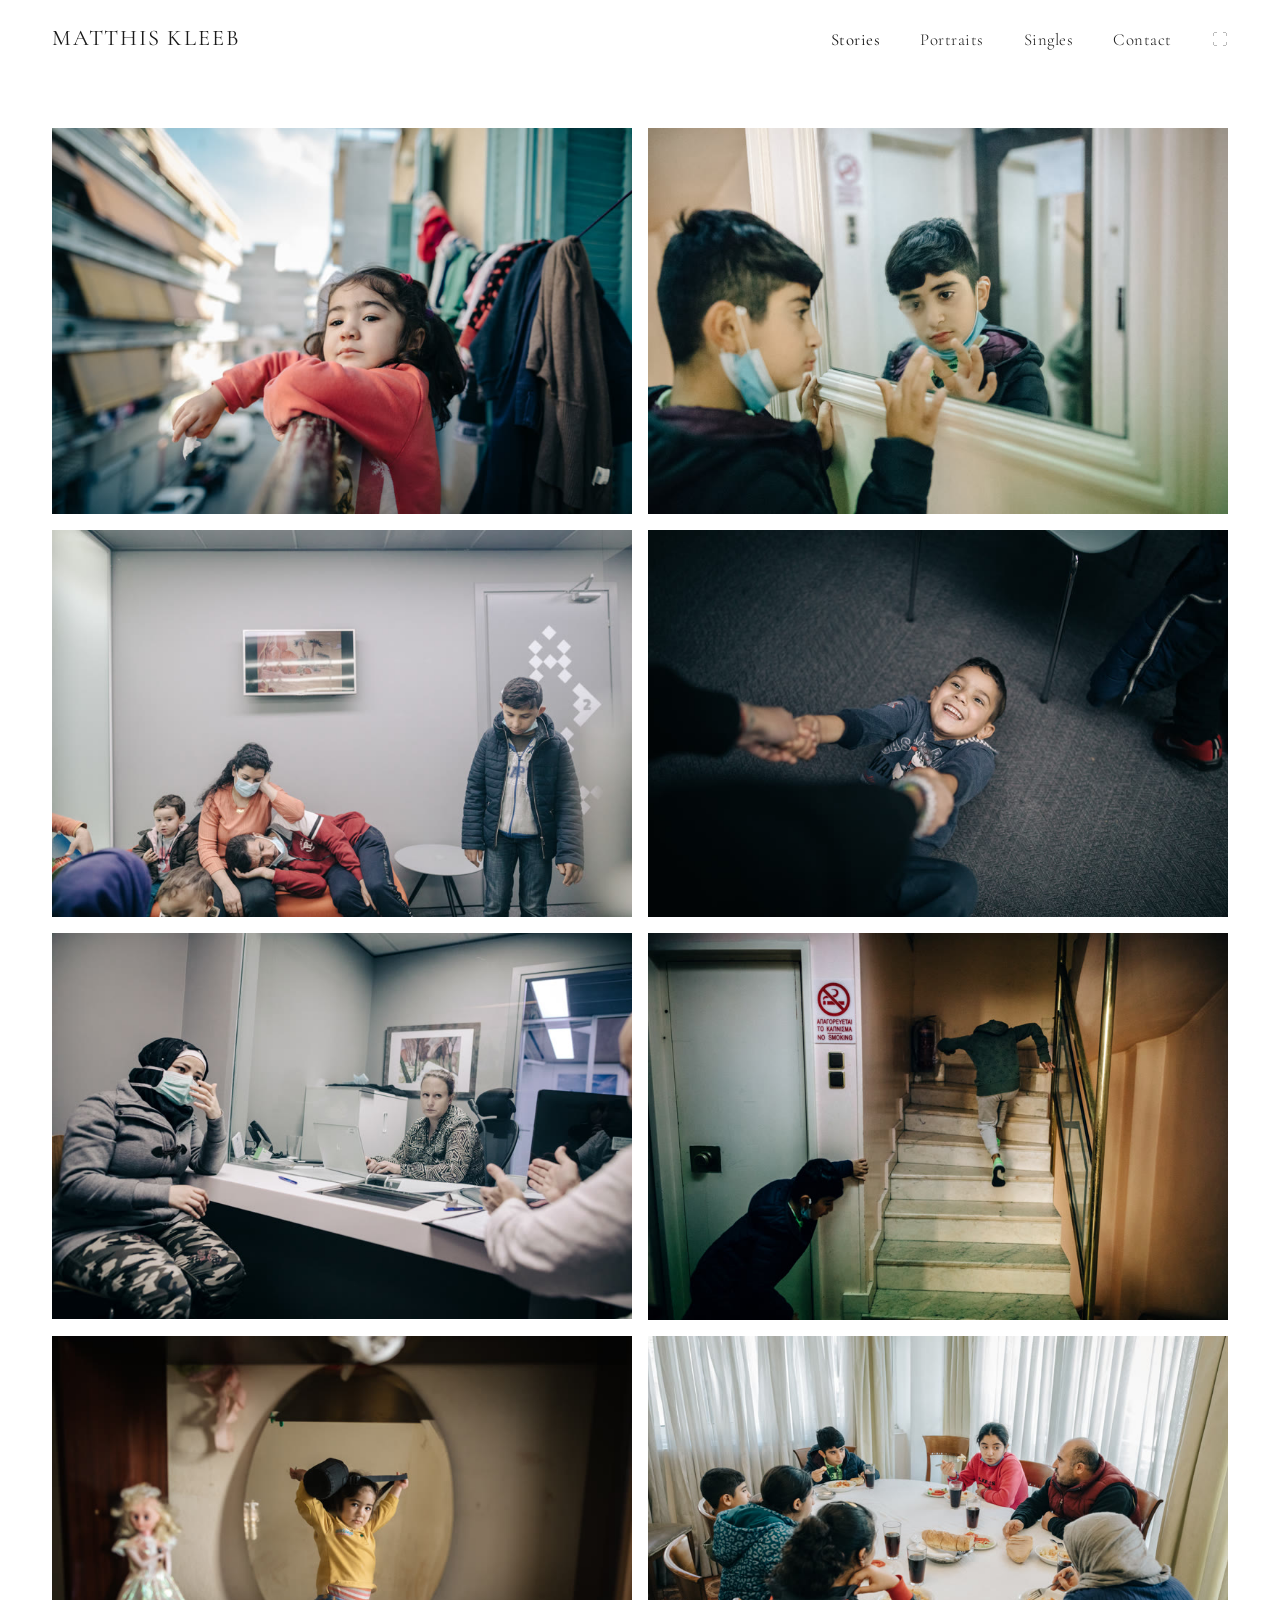
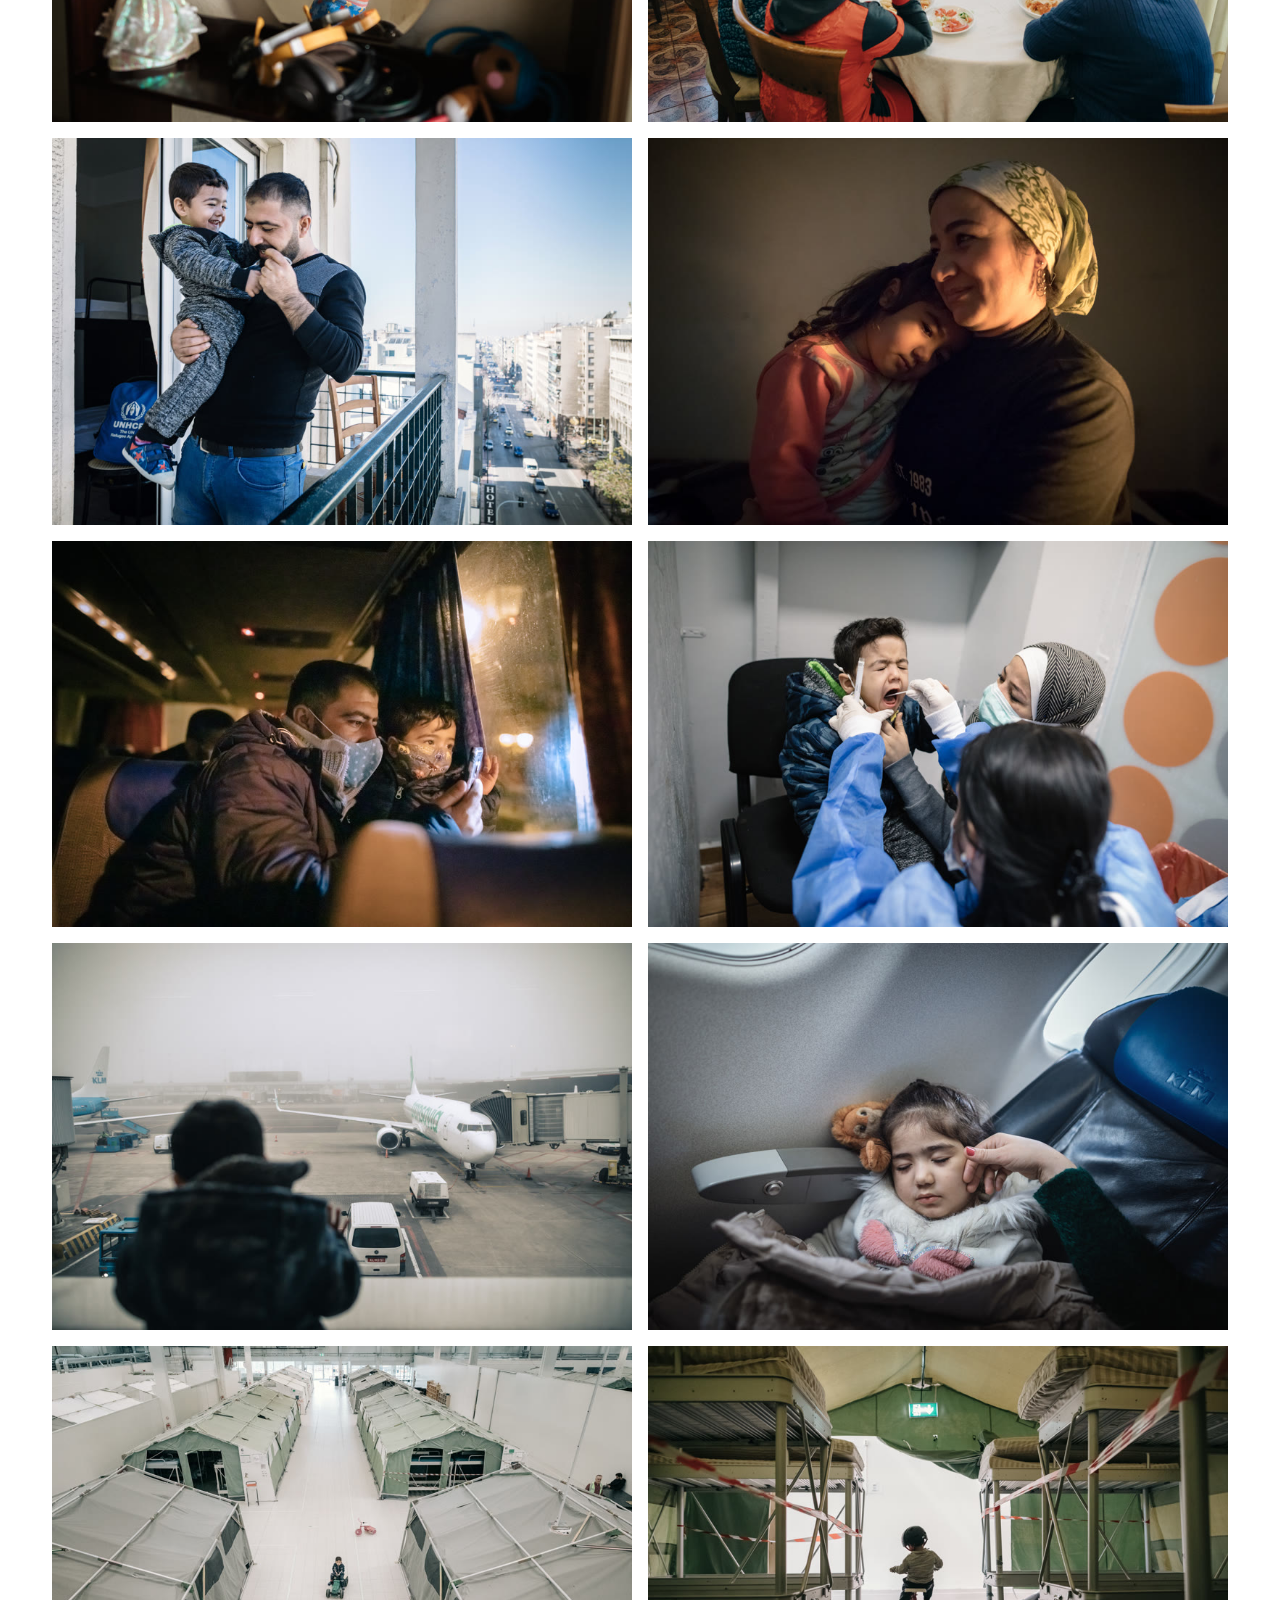
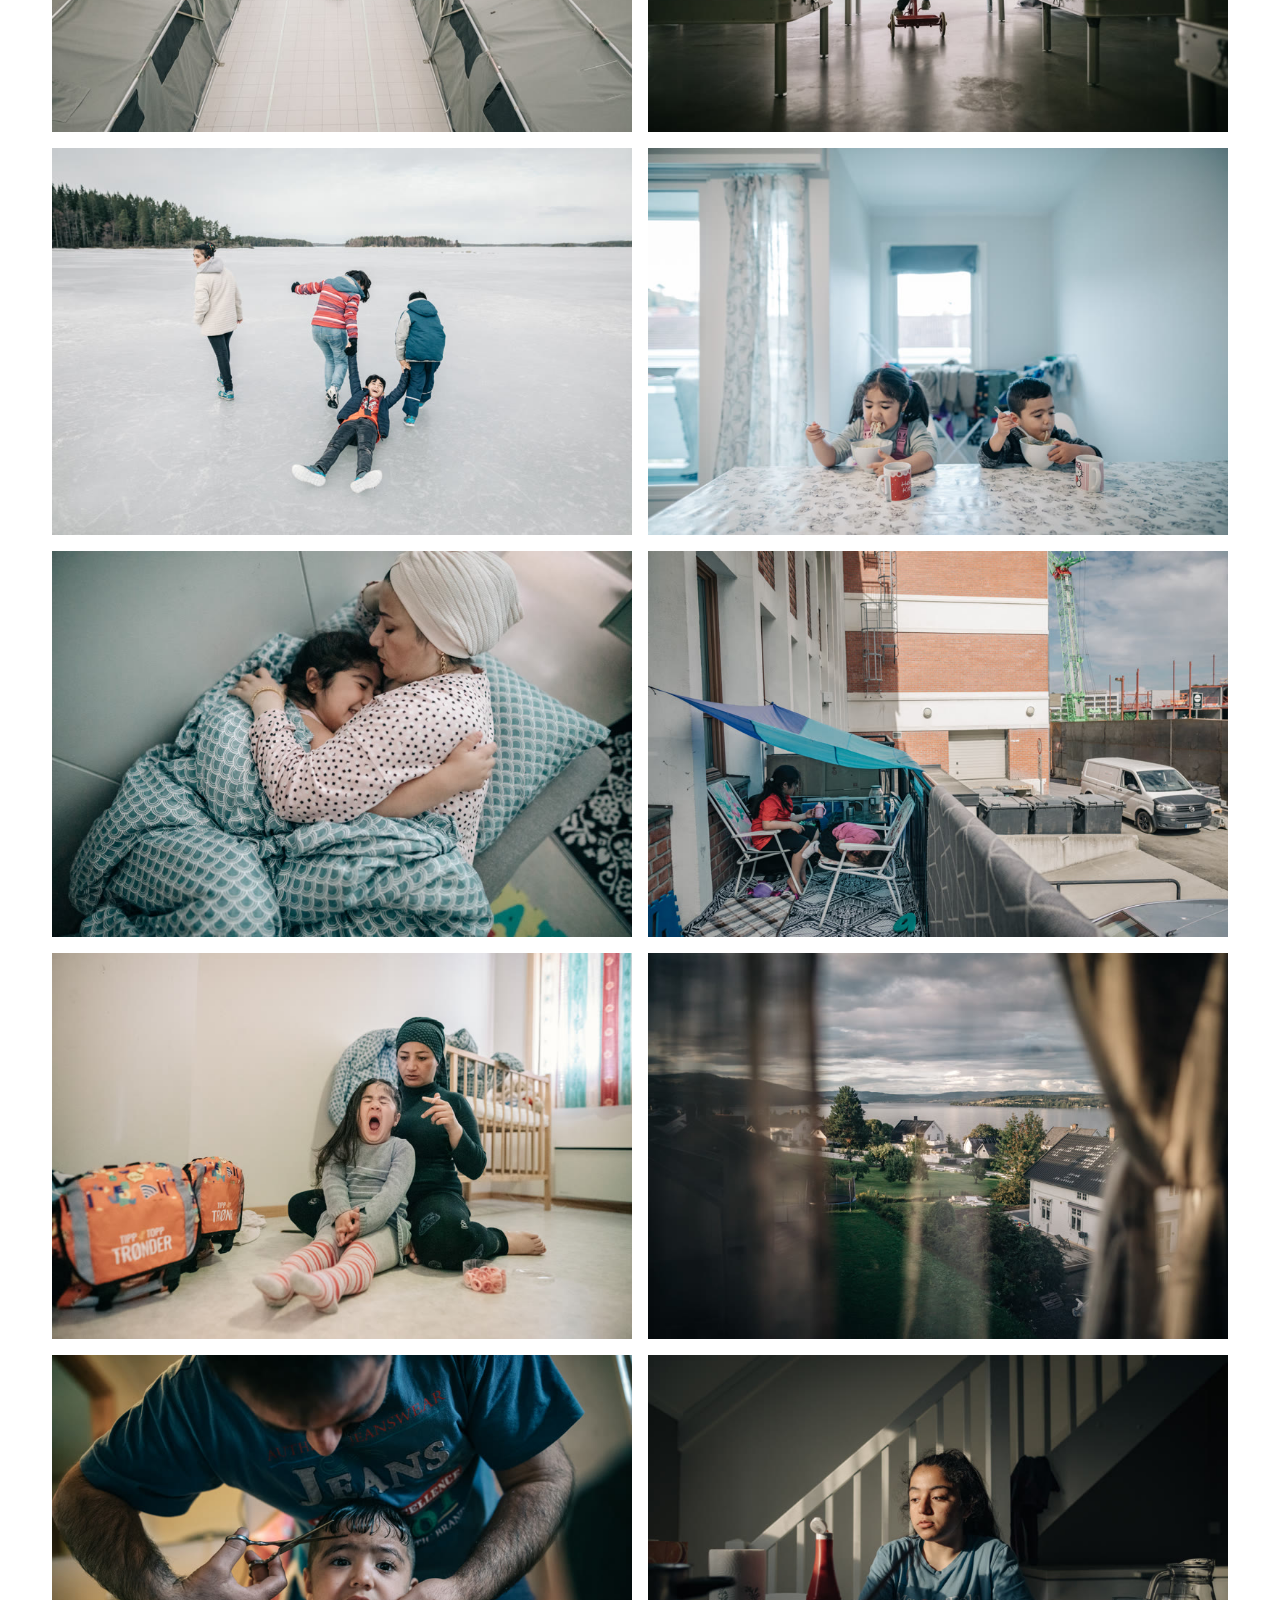
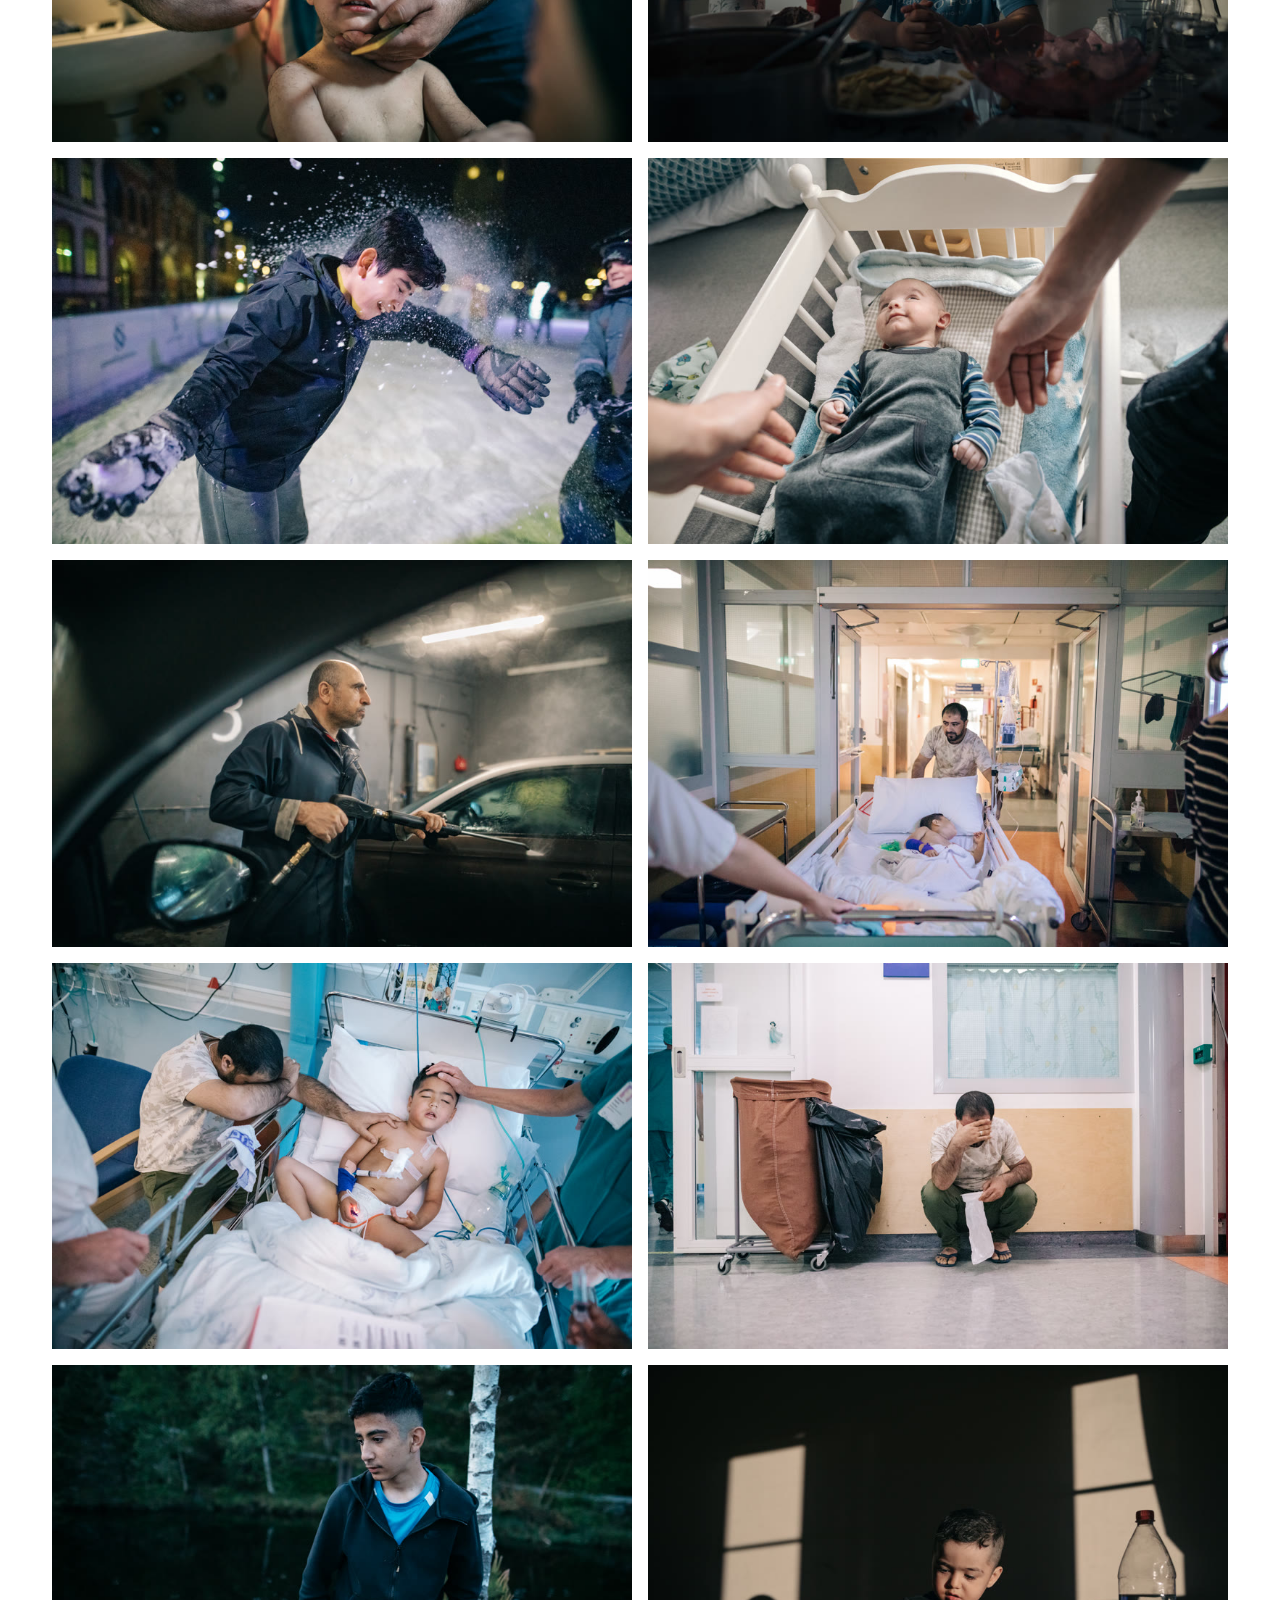
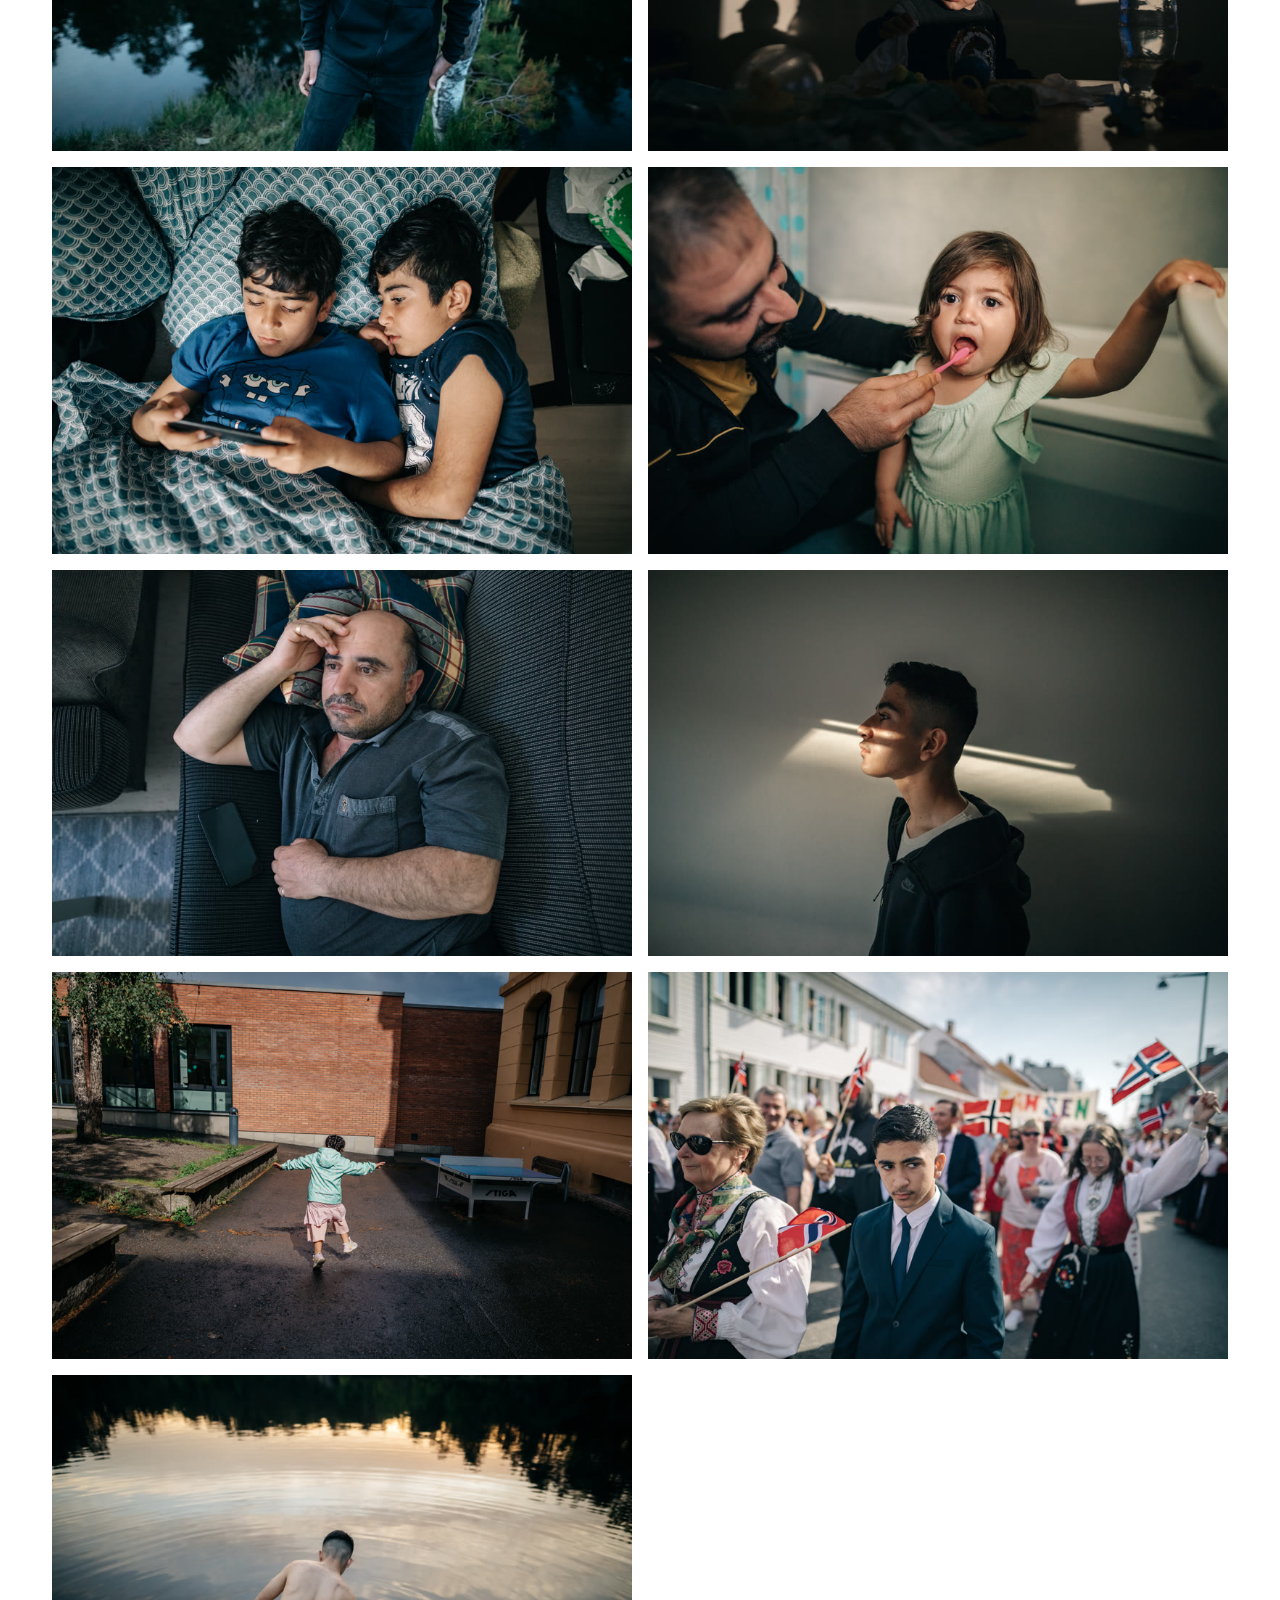
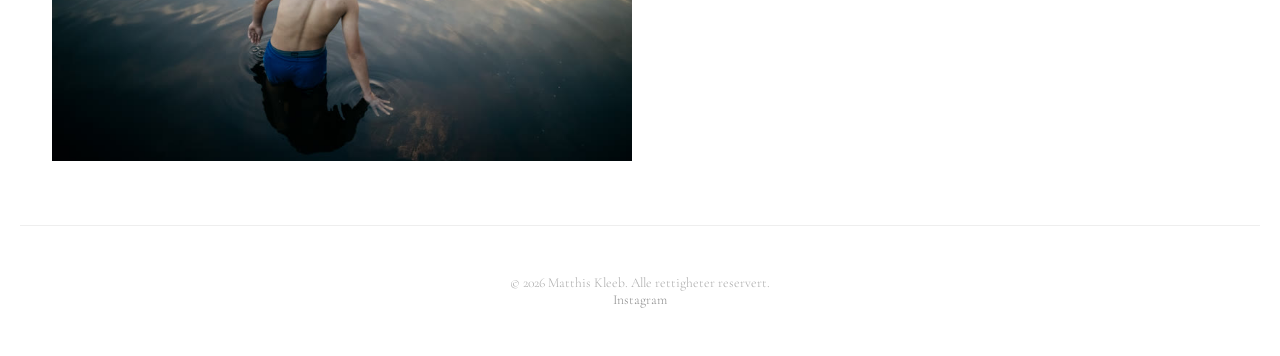
==== 50-draper.html @ 1b055f7f "Clean up scripts, fullscreen lightbox on gallery pages Clicking an image or ⛶ on story pages enters " ====
<!DOCTYPE html>
<html lang="no">
<head>
    <meta charset="UTF-8">
    <meta name="viewport" content="width=device-width, initial-scale=1.0">
    <title>50 dråper i havet — Matthis Kleeb</title>
    <link rel="preconnect" href="https://fonts.googleapis.com">
    <link href="https://fonts.googleapis.com/css2?family=Cormorant+Garamond:wght@300;400;500&display=swap" rel="stylesheet">
    <link rel="stylesheet" href="style.css">
</head>
<body>

<header>
    <nav>
        <a href="index.html" class="logo">Matthis Kleeb</a>
        <button class="hamburger" onclick="toggleMenu()">
            <span></span><span></span><span></span>
        </button>
        <div class="nav-right">
        <ul class="nav-links" id="navLinks">
            <li><a href="portfolio.html" class="active">Stories</a></li>
            <li><a href="portraits.html">Portraits</a></li>
            <li><a href="singles.html">Singles</a></li>
            <li><a href="kontakt.html">Contact</a></li>
        </ul>
        <button class="fullscreen-btn" onclick="openLightbox(0)" title="Fullskjerm">⛶</button>
        </div>
    </nav>
</header>

<main>
    <div class="gallery">
        <div class="gallery-item" onclick="openLightbox(0)"><img src="bilder/50 dråper i havet/web/01.jpg" alt="50 dråper i havet 1"></div>
        <div class="gallery-item" onclick="openLightbox(1)"><img src="bilder/50 dråper i havet/web/02.jpg" alt="50 dråper i havet 2"></div>
        <div class="gallery-item" onclick="openLightbox(2)"><img src="bilder/50 dråper i havet/web/03.jpg" alt="50 dråper i havet 3"></div>
        <div class="gallery-item" onclick="openLightbox(3)"><img src="bilder/50 dråper i havet/web/04.jpg" alt="50 dråper i havet 4"></div>
        <div class="gallery-item" onclick="openLightbox(4)"><img src="bilder/50 dråper i havet/web/05.jpg" alt="50 dråper i havet 5"></div>
        <div class="gallery-item" onclick="openLightbox(5)"><img src="bilder/50 dråper i havet/web/06.jpg" alt="50 dråper i havet 6"></div>
        <div class="gallery-item" onclick="openLightbox(6)"><img src="bilder/50 dråper i havet/web/07.jpg" alt="50 dråper i havet 7"></div>
        <div class="gallery-item" onclick="openLightbox(7)"><img src="bilder/50 dråper i havet/web/08.jpg" alt="50 dråper i havet 8"></div>
        <div class="gallery-item" onclick="openLightbox(8)"><img src="bilder/50 dråper i havet/web/09.jpg" alt="50 dråper i havet 9"></div>
        <div class="gallery-item" onclick="openLightbox(9)"><img src="bilder/50 dråper i havet/web/10.jpg" alt="50 dråper i havet 10"></div>
        <div class="gallery-item" onclick="openLightbox(10)"><img src="bilder/50 dråper i havet/web/11.jpg" alt="50 dråper i havet 11"></div>
        <div class="gallery-item" onclick="openLightbox(11)"><img src="bilder/50 dråper i havet/web/12.jpg" alt="50 dråper i havet 12"></div>
        <div class="gallery-item" onclick="openLightbox(12)"><img src="bilder/50 dråper i havet/web/13.jpg" alt="50 dråper i havet 13"></div>
        <div class="gallery-item" onclick="openLightbox(13)"><img src="bilder/50 dråper i havet/web/14.jpg" alt="50 dråper i havet 14"></div>
        <div class="gallery-item" onclick="openLightbox(14)"><img src="bilder/50 dråper i havet/web/15.jpg" alt="50 dråper i havet 15"></div>
        <div class="gallery-item" onclick="openLightbox(15)"><img src="bilder/50 dråper i havet/web/16.jpg" alt="50 dråper i havet 16"></div>
        <div class="gallery-item" onclick="openLightbox(16)"><img src="bilder/50 dråper i havet/web/17.jpg" alt="50 dråper i havet 17"></div>
        <div class="gallery-item" onclick="openLightbox(17)"><img src="bilder/50 dråper i havet/web/18.jpg" alt="50 dråper i havet 18"></div>
        <div class="gallery-item" onclick="openLightbox(18)"><img src="bilder/50 dråper i havet/web/19.jpg" alt="50 dråper i havet 19"></div>
        <div class="gallery-item" onclick="openLightbox(19)"><img src="bilder/50 dråper i havet/web/20.jpg" alt="50 dråper i havet 20"></div>
        <div class="gallery-item" onclick="openLightbox(20)"><img src="bilder/50 dråper i havet/web/21.jpg" alt="50 dråper i havet 21"></div>
        <div class="gallery-item" onclick="openLightbox(21)"><img src="bilder/50 dråper i havet/web/22.jpg" alt="50 dråper i havet 22"></div>
        <div class="gallery-item" onclick="openLightbox(22)"><img src="bilder/50 dråper i havet/web/23.jpg" alt="50 dråper i havet 23"></div>
        <div class="gallery-item" onclick="openLightbox(23)"><img src="bilder/50 dråper i havet/web/24.jpg" alt="50 dråper i havet 24"></div>
        <div class="gallery-item" onclick="openLightbox(24)"><img src="bilder/50 dråper i havet/web/25.jpg" alt="50 dråper i havet 25"></div>
        <div class="gallery-item" onclick="openLightbox(25)"><img src="bilder/50 dråper i havet/web/26.jpg" alt="50 dråper i havet 26"></div>
        <div class="gallery-item" onclick="openLightbox(26)"><img src="bilder/50 dråper i havet/web/27.jpg" alt="50 dråper i havet 27"></div>
        <div class="gallery-item" onclick="openLightbox(27)"><img src="bilder/50 dråper i havet/web/28.jpg" alt="50 dråper i havet 28"></div>
        <div class="gallery-item" onclick="openLightbox(28)"><img src="bilder/50 dråper i havet/web/29.jpg" alt="50 dråper i havet 29"></div>
        <div class="gallery-item" onclick="openLightbox(29)"><img src="bilder/50 dråper i havet/web/30.jpg" alt="50 dråper i havet 30"></div>
        <div class="gallery-item" onclick="openLightbox(30)"><img src="bilder/50 dråper i havet/web/31.jpg" alt="50 dråper i havet 31"></div>
        <div class="gallery-item" onclick="openLightbox(31)"><img src="bilder/50 dråper i havet/web/32.jpg" alt="50 dråper i havet 32"></div>
        <div class="gallery-item" onclick="openLightbox(32)"><img src="bilder/50 dråper i havet/web/33.jpg" alt="50 dråper i havet 33"></div>
        <div class="gallery-item" onclick="openLightbox(33)"><img src="bilder/50 dråper i havet/web/34.jpg" alt="50 dråper i havet 34"></div>
        <div class="gallery-item" onclick="openLightbox(34)"><img src="bilder/50 dråper i havet/web/35.jpg" alt="50 dråper i havet 35"></div>
        <div class="gallery-item" onclick="openLightbox(35)"><img src="bilder/50 dråper i havet/web/36.jpg" alt="50 dråper i havet 36"></div>
        <div class="gallery-item" onclick="openLightbox(36)"><img src="bilder/50 dråper i havet/web/37.jpg" alt="50 dråper i havet 37"></div>
        <div class="gallery-item" onclick="openLightbox(37)"><img src="bilder/50 dråper i havet/web/38.jpg" alt="50 dråper i havet 38"></div>
        <div class="gallery-item" onclick="openLightbox(38)"><img src="bilder/50 dråper i havet/web/39.jpg" alt="50 dråper i havet 39"></div>    </div>
</main>

<footer>
    <p>&copy; 2026 Matthis Kleeb. Alle rettigheter reservert.</p>
    <p><a href="https://instagram.com">Instagram</a></p>
</footer>

<div class="lightbox" id="lightbox" onclick="closeLightbox(event)">
    <button class="lightbox-close" onclick="closeLightbox(event)">&times;</button>
    <button class="lightbox-nav lightbox-prev" onclick="navigate(event, -1)">&#8249;</button>
    <img id="lightboxImg" src="" alt="">
    <button class="lightbox-nav lightbox-next" onclick="navigate(event, 1)">&#8250;</button>
    <div class="lightbox-counter" id="lightboxCounter"></div>
</div>

<script src="gallery.js"></script>
<script src="shared.js"></script>

</body>
</html>
---- style.css ----
*, *::before, *::after {
    margin: 0;
    padding: 0;
    box-sizing: border-box;
}

body {
    font-family: 'Cormorant Garamond', Georgia, serif;
    font-weight: 300;
    background: #fff;
    color: #1a1a1a;
    -webkit-font-smoothing: antialiased;
}

/* --- NAV --- */
header {
    position: fixed;
    top: 0;
    left: 0;
    right: 0;
    z-index: 100;
    background: rgba(255, 255, 255, 0.95);
    backdrop-filter: blur(10px);
    -webkit-backdrop-filter: blur(10px);
}

nav {
    max-width: 1240px;
    margin: 0 auto;
    padding: 1.5rem 2rem;
    display: flex;
    justify-content: space-between;
    align-items: baseline;
}

.nav-right {
    display: flex;
    align-items: baseline;
    gap: 2.5rem;
}

.logo-wrap {
    display: flex;
    flex-direction: column;
    gap: 6px;
    cursor: pointer;
    text-decoration: none;
}

.logo {
    font-size: 1.4rem;
    font-weight: 400;
    letter-spacing: 0.08em;
    text-transform: uppercase;
    text-decoration: none;
    color: #1a1a1a;
}

.story-progress {
    display: flex;
    gap: 4px;
    height: 2px;
}

.story-progress .dot {
    flex: 1;
    background: rgba(0, 0, 0, 0.15);
    border-radius: 1px;
    transition: background 0.4s;
}

.story-progress .dot.active {
    background: rgba(0, 0, 0, 0.6);
}

.nav-links {
    display: flex;
    gap: 2.5rem;
    list-style: none;
}

.nav-links a {
    text-decoration: none;
    color: #1a1a1a;
    font-size: 1.05rem;
    font-weight: 300;
    letter-spacing: 0.03em;
    transition: opacity 0.2s;
}

.nav-links a:hover { opacity: 0.5; }
.nav-links a.active { font-weight: 400; }

/* --- IMMERSIVE MODE --- */
.fullscreen-btn {
    background: none;
    border: none;
    cursor: pointer;
    color: #1a1a1a;
    font-size: 1rem;
    padding: 0;
    opacity: 0.3;
    transition: opacity 0.2s;
    line-height: 1;
}

.fullscreen-btn:hover { opacity: 0.8; }

body.immersive header {
    opacity: 0;
    transition: opacity 0.3s;
}

body.immersive header:hover {
    opacity: 1;
}

body.immersive footer {
    display: none;
}

/* --- HAMBURGER --- */
.hamburger {
    display: none;
    background: none;
    border: none;
    cursor: pointer;
    padding: 4px;
}

.hamburger span {
    display: block;
    width: 24px;
    height: 1px;
    background: #1a1a1a;
    margin: 6px 0;
    transition: all 0.3s;
}

.hamburger.open span:nth-child(1) { transform: rotate(45deg) translate(5px, 5px); }
.hamburger.open span:nth-child(2) { opacity: 0; }
.hamburger.open span:nth-child(3) { transform: rotate(-45deg) translate(5px, -5px); }

/* --- MAIN --- */
main {
    max-width: 1240px;
    margin: 0 auto;
    padding: 8rem 2rem 4rem;
}

/* --- GALLERY --- */
.gallery {
    display: grid;
    grid-template-columns: 1fr 1fr;
    gap: 1rem;
}

.gallery-item {
    cursor: pointer;
    overflow: hidden;
}

.gallery-item img {
    width: 100%;
    height: auto;
    display: block;
    transition: opacity 0.3s;
}

.gallery-item:hover img { opacity: 0.85; }

/* --- LIGHTBOX --- */
.lightbox {
    display: none;
    position: fixed;
    inset: 0;
    z-index: 200;
    background: rgba(0, 0, 0, 0.95);
    align-items: center;
    justify-content: center;
    cursor: pointer;
}

.lightbox.active { display: flex; }

.lightbox img {
    max-width: 92vw;
    max-height: 92vh;
    object-fit: contain;
}

.lightbox-close {
    position: fixed;
    top: 1.5rem;
    right: 2rem;
    color: #fff;
    font-size: 1.8rem;
    font-weight: 300;
    cursor: pointer;
    z-index: 201;
    background: none;
    border: none;
    font-family: inherit;
}

.lightbox-nav {
    position: fixed;
    top: 50%;
    transform: translateY(-50%);
    color: #fff;
    font-size: 2.5rem;
    font-weight: 300;
    cursor: pointer;
    z-index: 201;
    background: none;
    border: none;
    font-family: inherit;
    padding: 1rem;
    opacity: 0.7;
    transition: opacity 0.2s;
}

.lightbox-nav:hover { opacity: 1; }
.lightbox-prev { left: 1rem; }
.lightbox-next { right: 1rem; }

.lightbox-counter {
    position: fixed;
    bottom: 1.5rem;
    left: 50%;
    transform: translateX(-50%);
    color: rgba(255, 255, 255, 0.5);
    font-size: 0.9rem;
    z-index: 201;
}

/* --- PORTFOLIO LIST (alternating) --- */
.portfolio-list {
    display: flex;
    flex-direction: column;
    gap: 4rem;
}

.portfolio-row {
    display: grid;
    grid-template-columns: 1fr 1fr;
    gap: 2rem;
    align-items: center;
    text-decoration: none;
    color: #1a1a1a;
}

.portfolio-row.left .portfolio-image { grid-column: 1; }
.portfolio-row.left .portfolio-info { grid-column: 2; }

.portfolio-row.right .portfolio-image { grid-column: 2; grid-row: 1; }
.portfolio-row.right .portfolio-info { grid-column: 1; grid-row: 1; text-align: right; }

.portfolio-image {
    overflow: hidden;
}

.portfolio-image img {
    width: 100%;
    height: auto;
    display: block;
    transition: transform 0.6s ease;
}

.portfolio-row:hover .portfolio-image img { transform: scale(1.02); }

.portfolio-info h2 {
    font-size: 1.8rem;
    font-weight: 300;
    letter-spacing: 0.03em;
    margin-bottom: 0.3rem;
}

.portfolio-info p {
    font-size: 1rem;
    color: #888;
    font-weight: 300;
}

/* --- PORTFOLIO GRID (kept for index-portfolio variant) --- */
.portfolio-grid {
    display: grid;
    grid-template-columns: 1fr 1fr;
    gap: 1.5rem;
}

.portfolio-card {
    position: relative;
    overflow: hidden;
    aspect-ratio: 3/2;
    text-decoration: none;
    color: #fff;
}

.portfolio-card img {
    width: 100%;
    height: 100%;
    object-fit: cover;
    transition: transform 0.6s ease;
}

.portfolio-card:hover img { transform: scale(1.03); }

.portfolio-card .overlay {
    position: absolute;
    inset: 0;
    background: rgba(10, 0, 0, 0.25);
    display: flex;
    flex-direction: column;
    justify-content: flex-end;
    padding: 1.5rem;
    transition: background 0.3s;
}

.portfolio-card:hover .overlay { background: rgba(10, 0, 0, 0.4); }

.portfolio-card .overlay h2 {
    font-size: 1.5rem;
    font-weight: 300;
    letter-spacing: 0.03em;
}

.portfolio-card .overlay p {
    font-size: 0.9rem;
    opacity: 0.8;
}

/* --- ABOUT --- */
.about-layout {
    display: grid;
    grid-template-columns: 1fr 1fr;
    gap: 3rem;
    align-items: start;
}

.about-image img {
    width: 100%;
    height: auto;
    display: block;
}

.about h1 {
    font-size: 2.2rem;
    font-weight: 300;
    margin-bottom: 2rem;
}

.about p {
    font-size: 1.15rem;
    line-height: 1.8;
    margin-bottom: 1.5rem;
    color: #333;
}

.about-details {
    margin-top: 2.5rem;
    padding-top: 2rem;
    border-top: 1px solid #eee;
}

.about-details h2 {
    font-size: 1.2rem;
    font-weight: 400;
    margin-bottom: 1rem;
    letter-spacing: 0.03em;
}

/* --- CONTACT --- */
.contact {
    max-width: 680px;
}

.contact h1 {
    font-size: 2.2rem;
    font-weight: 300;
    margin-bottom: 0.5rem;
}

.contact > p {
    font-size: 1.1rem;
    color: #888;
    margin-bottom: 3rem;
}

.contact-info {
    display: flex;
    flex-direction: column;
    gap: 2rem;
    margin-bottom: 3rem;
}

.contact-item h2 {
    font-size: 0.85rem;
    font-weight: 400;
    text-transform: uppercase;
    letter-spacing: 0.1em;
    color: #888;
    margin-bottom: 0.4rem;
}

.contact-item a,
.contact-item p {
    font-size: 1.3rem;
    color: #1a1a1a;
    text-decoration: none;
    font-weight: 300;
}

.contact-item a:hover { opacity: 0.5; }

.contact-note {
    font-size: 0.95rem;
    color: #aaa;
}

/* --- FOOTER --- */
footer {
    max-width: 1240px;
    margin: 0 auto;
    padding: 3rem 2rem;
    text-align: center;
    font-size: 0.85rem;
    color: #aaa;
    border-top: 1px solid #eee;
}

footer a {
    color: #888;
    text-decoration: none;
    margin: 0 0.5rem;
}

footer a:hover { color: #1a1a1a; }

/* --- RESPONSIVE --- */
@media (max-width: 768px) {
    .nav-links { display: none; }
    .nav-links.open {
        display: flex;
        flex-direction: column;
        position: fixed;
        top: 0; left: 0; right: 0; bottom: 0;
        background: #fff;
        align-items: center;
        justify-content: center;
        gap: 2rem;
        z-index: 99;
    }
    .nav-links.open a { font-size: 1.5rem; }
    .hamburger { display: block; z-index: 100; }
    .gallery { column-count: 1; }
    .portfolio-row { grid-template-columns: 1fr; }
    .portfolio-row.right .portfolio-image { grid-column: 1; grid-row: 1; }
    .portfolio-row.right .portfolio-info { grid-column: 1; grid-row: 2; text-align: left; }
    .portfolio-grid { grid-template-columns: 1fr; }
    .about-layout { grid-template-columns: 1fr; }
    main { padding: 6rem 1.2rem 3rem; }
    nav { padding: 1.2rem; }
}
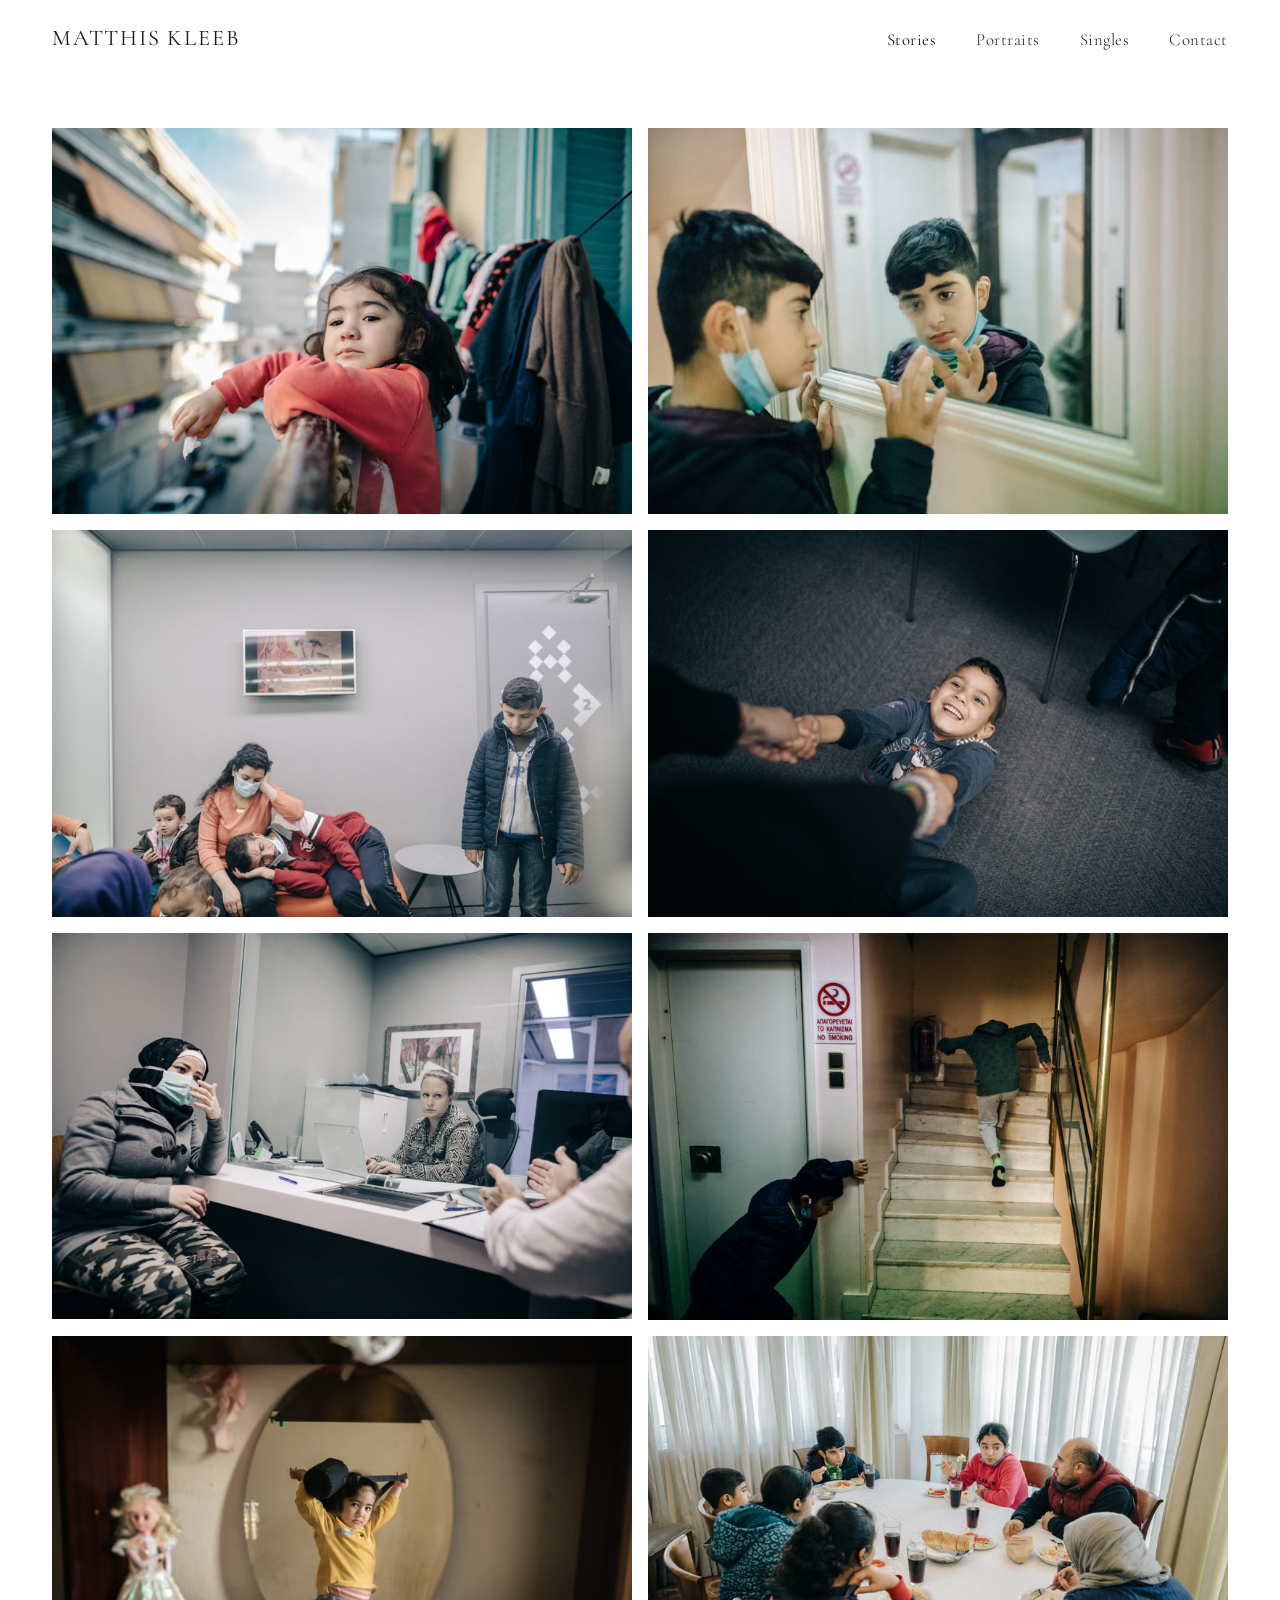
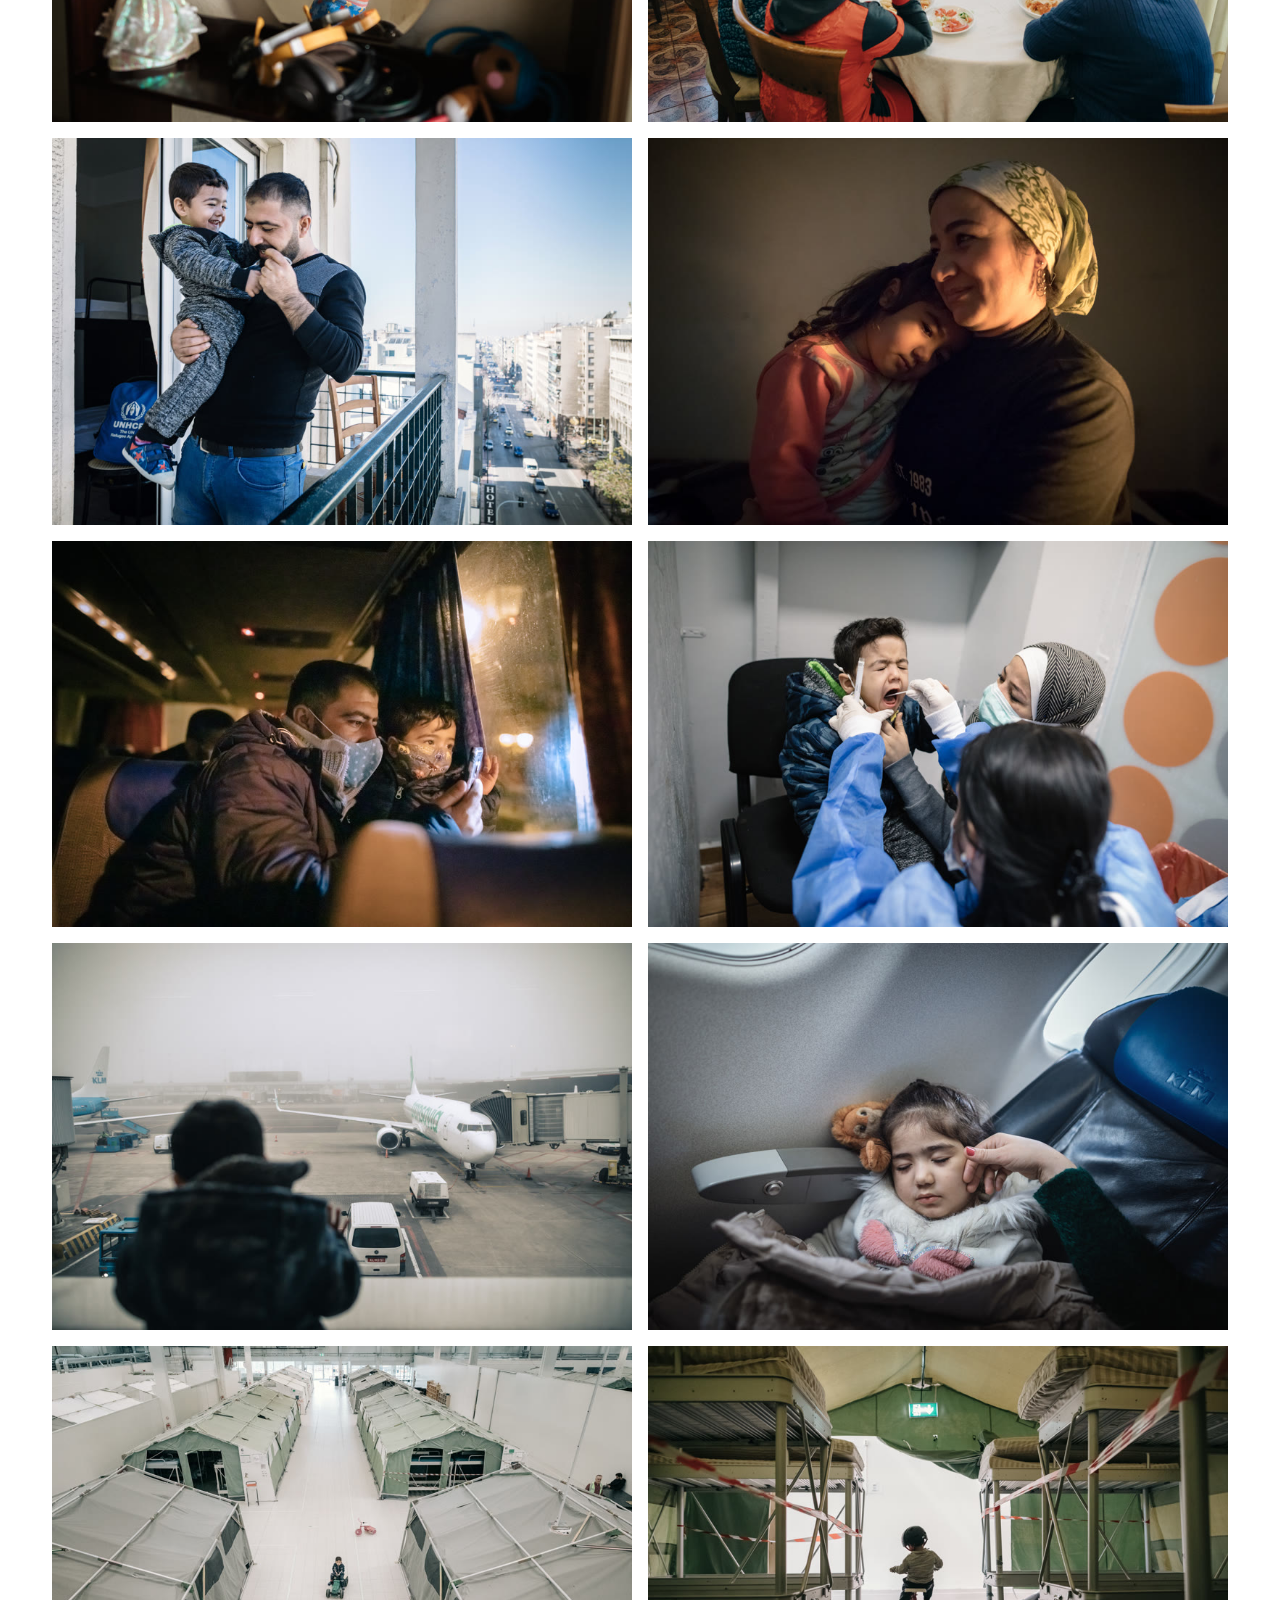
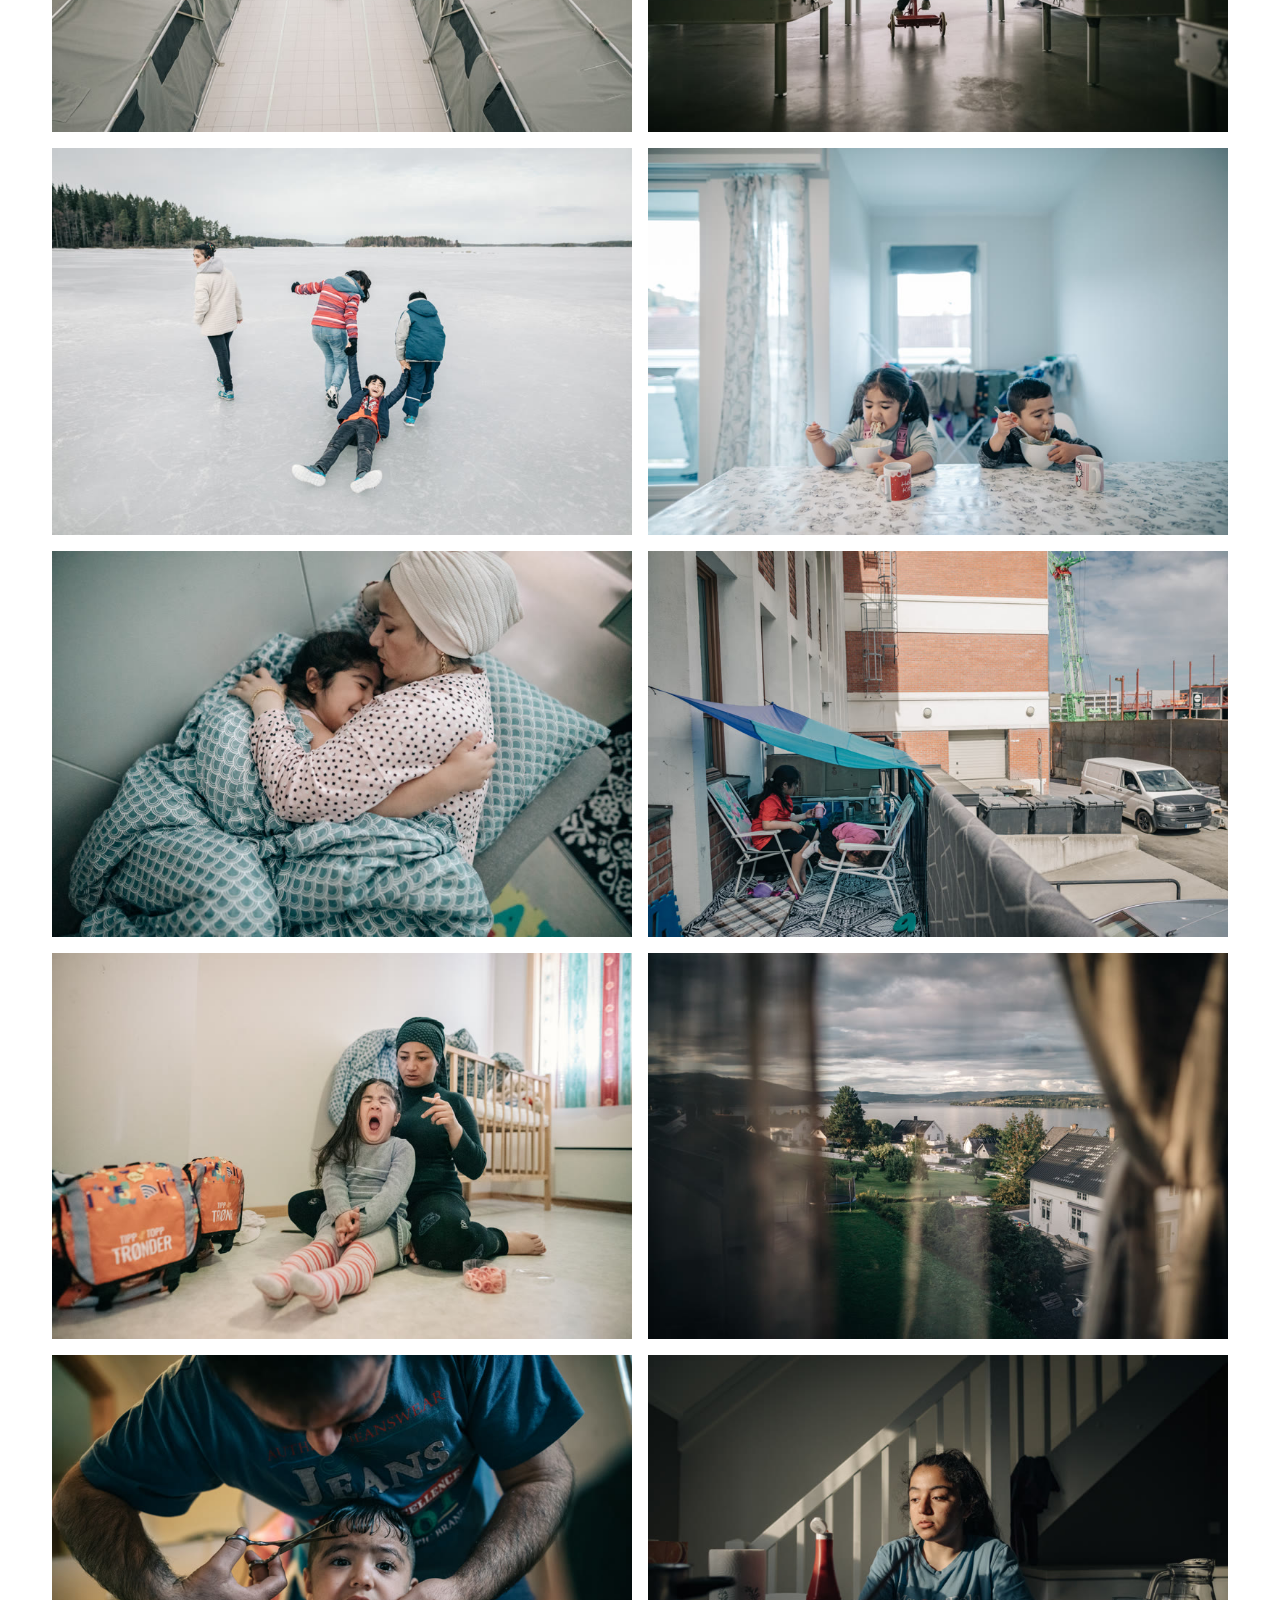
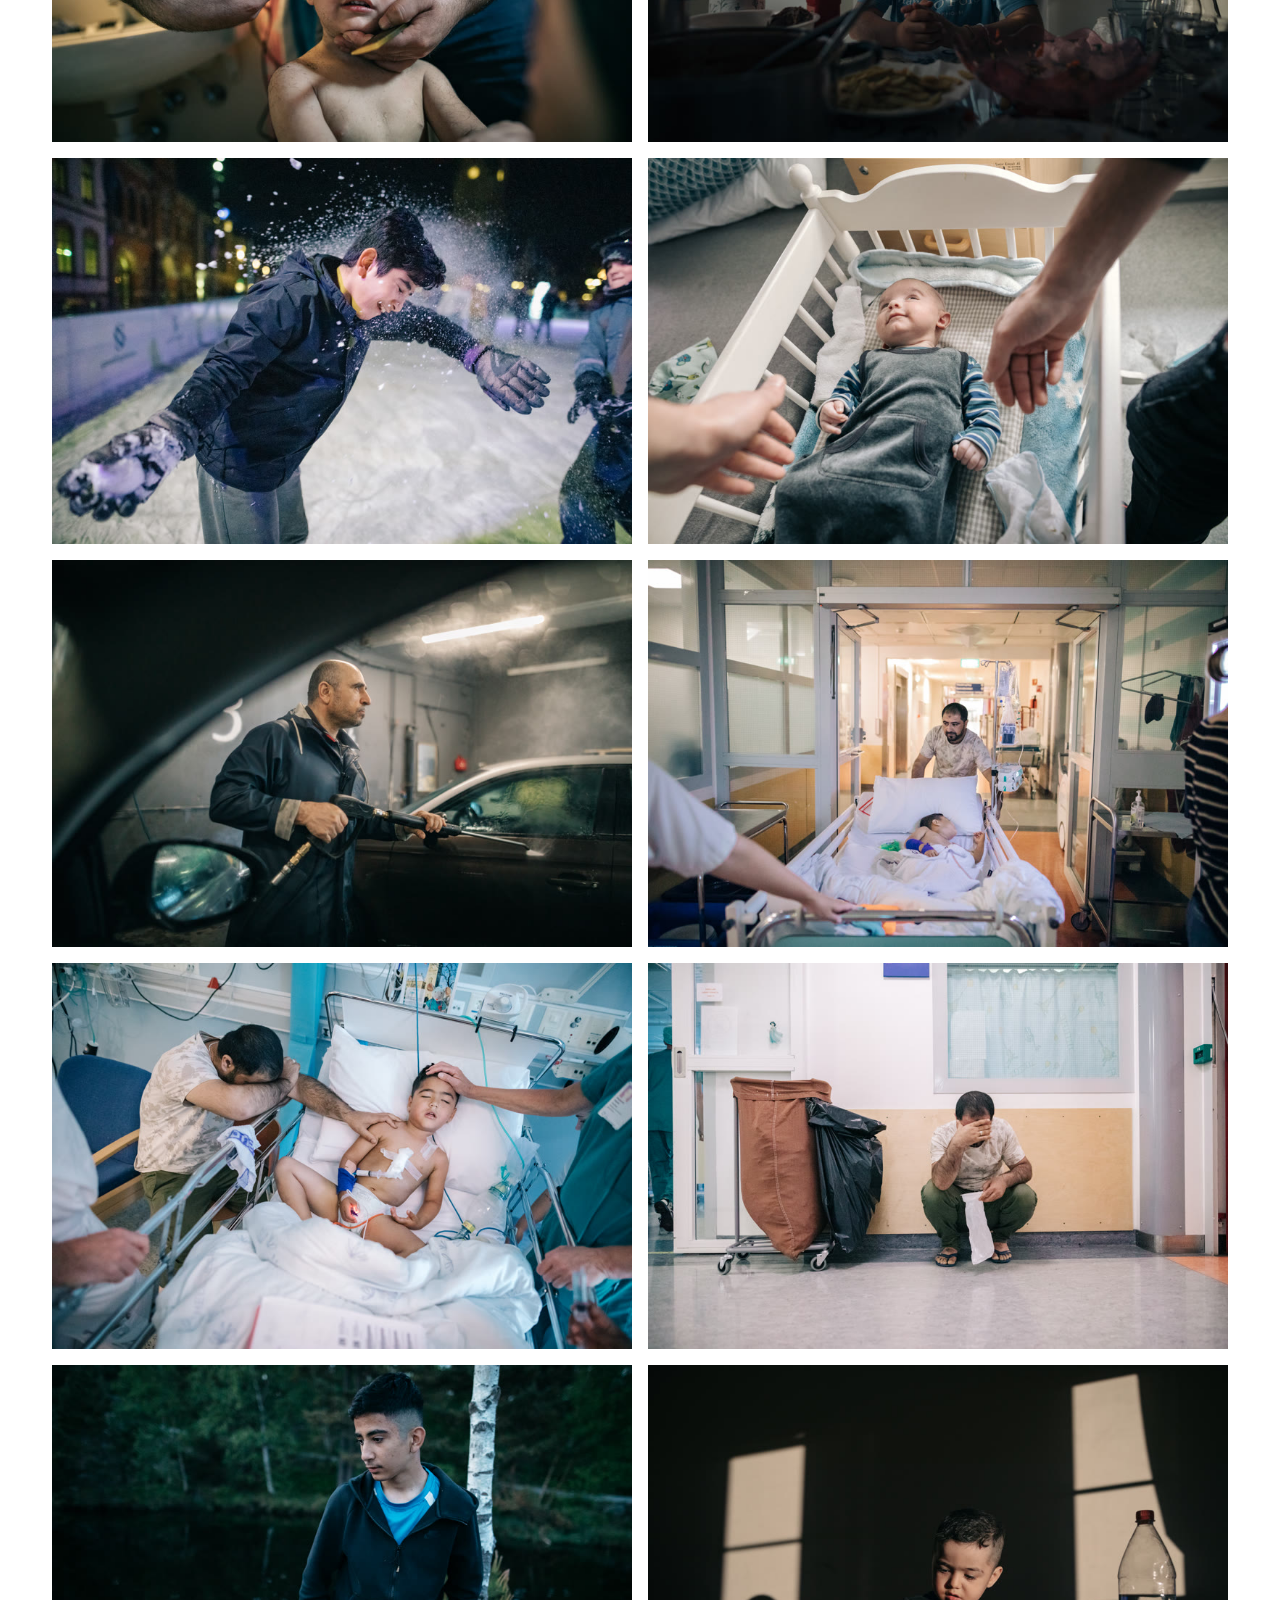
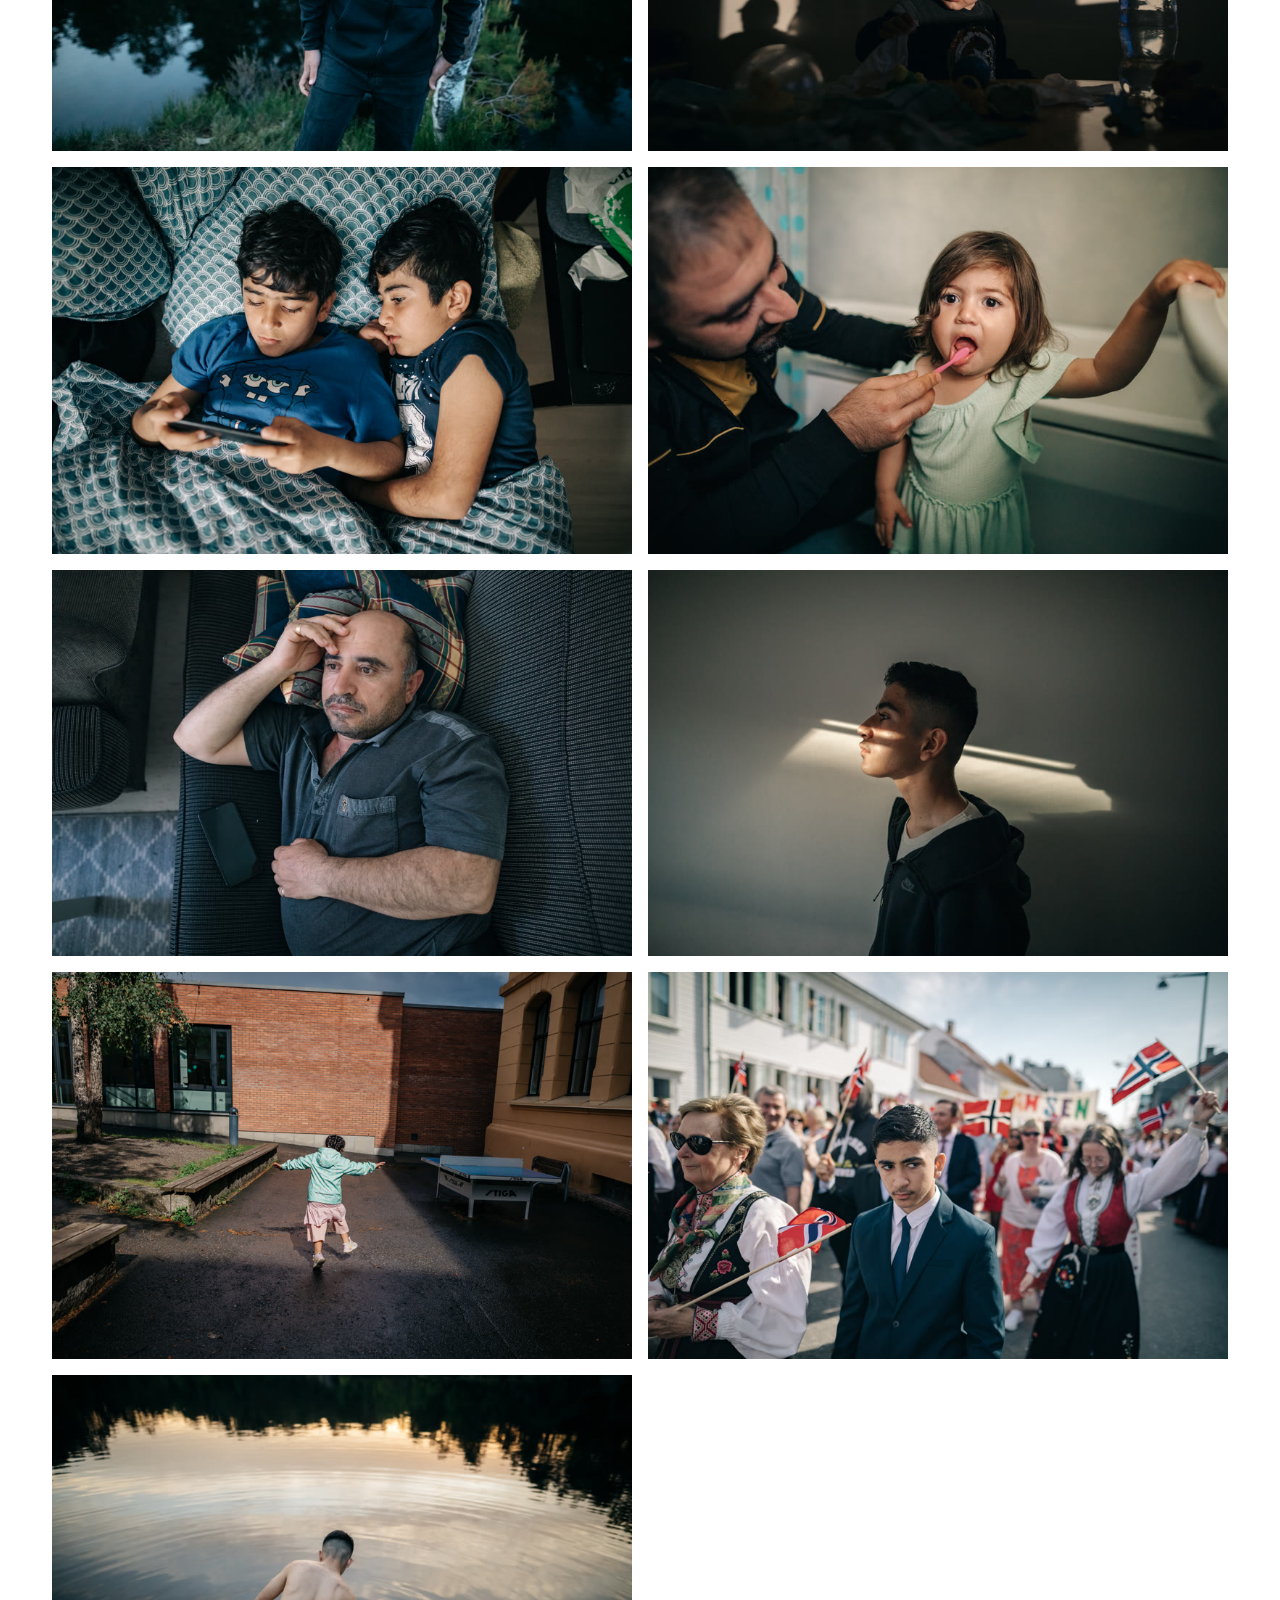
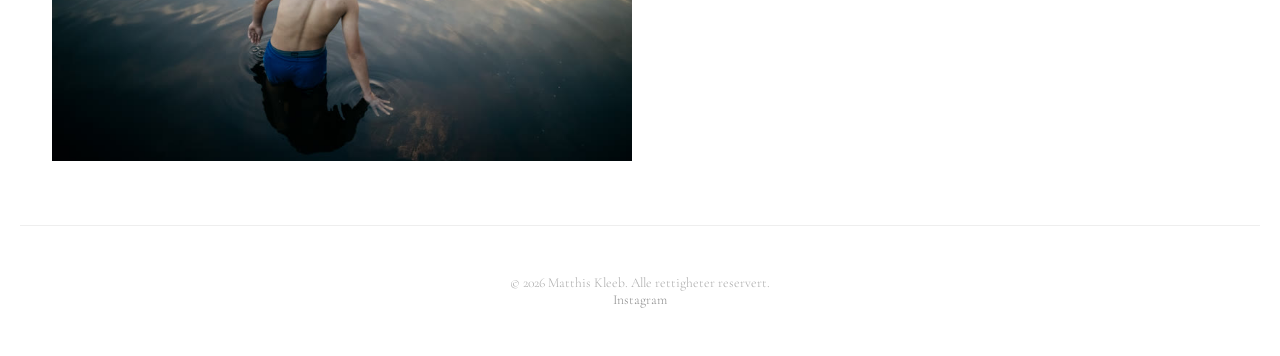
==== commit e2218cfb: "Fullscreen button only on index + inside lightbox next to close Co-Authored-By: Claude Opus 4.6 (1M " ====
--- a/50-draper.html
+++ b/50-draper.html
@@ -23,7 +23,7 @@
             <li><a href="singles.html">Singles</a></li>
             <li><a href="kontakt.html">Contact</a></li>
         </ul>
-        <button class="fullscreen-btn" onclick="openLightbox(0)" title="Fullskjerm">⛶</button>
+        
         </div>
     </nav>
 </header>
@@ -77,7 +77,10 @@
 </footer>
 
 <div class="lightbox" id="lightbox" onclick="closeLightbox(event)">
-    <button class="lightbox-close" onclick="closeLightbox(event)">&times;</button>
+    <div class="lightbox-top">
+        <button class="lightbox-fullscreen" onclick="toggleFullscreen(event)" title="Fullskjerm">⛶</button>
+        <button class="lightbox-close" onclick="closeLightbox(event)">&times;</button>
+    </div>
     <button class="lightbox-nav lightbox-prev" onclick="navigate(event, -1)">&#8249;</button>
     <img id="lightboxImg" src="" alt="">
     <button class="lightbox-nav lightbox-next" onclick="navigate(event, 1)">&#8250;</button>
--- a/style.css
+++ b/style.css
@@ -189,15 +189,33 @@
     object-fit: contain;
 }
 
-.lightbox-close {
+.lightbox-top {
     position: fixed;
     top: 1.5rem;
     right: 2rem;
+    z-index: 201;
+    display: flex;
+    gap: 1.2rem;
+    align-items: center;
+}
+
+.lightbox-fullscreen {
+    color: rgba(255, 255, 255, 0.5);
+    font-size: 1.3rem;
+    cursor: pointer;
+    background: none;
+    border: none;
+    transition: color 0.2s;
+    font-family: inherit;
+}
+
+.lightbox-fullscreen:hover { color: #fff; }
+
+.lightbox-close {
     color: #fff;
     font-size: 1.8rem;
     font-weight: 300;
     cursor: pointer;
-    z-index: 201;
     background: none;
     border: none;
     font-family: inherit;
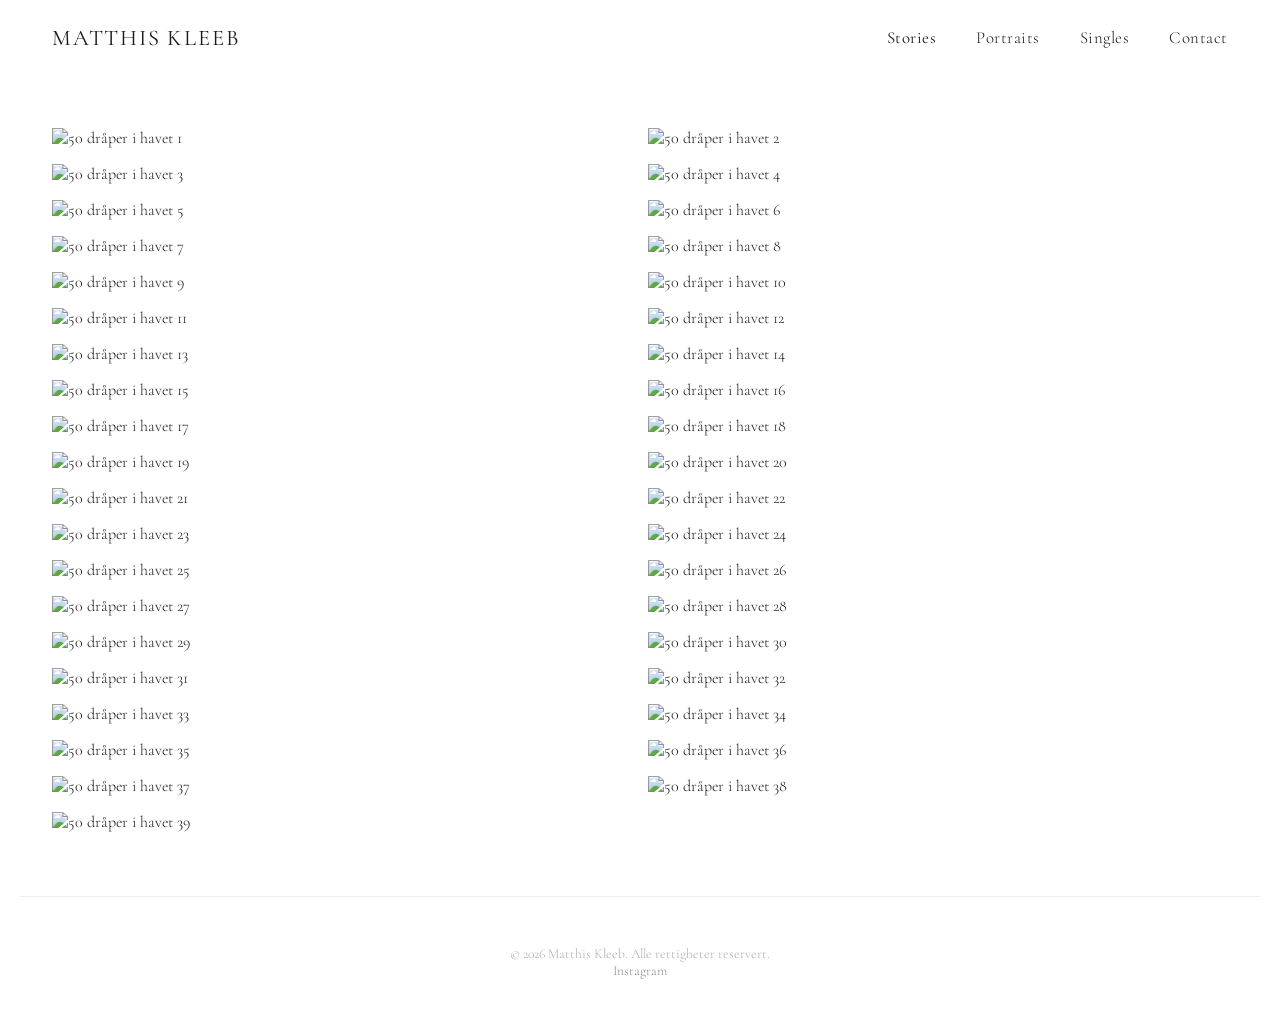
==== commit 3e43e04c: "Add all stories, portraits, singles, profile photo - 5 stories: 50 dråper, Africa, Trend to Trash, H" ====
--- a/50-draper.html
+++ b/50-draper.html
@@ -3,7 +3,7 @@
 <head>
     <meta charset="UTF-8">
     <meta name="viewport" content="width=device-width, initial-scale=1.0">
-    <title>50 dråper i havet — Matthis Kleeb</title>
+    <title>50 dråper i havet — Matthis Kleeb</title>
     <link rel="preconnect" href="https://fonts.googleapis.com">
     <link href="https://fonts.googleapis.com/css2?family=Cormorant+Garamond:wght@300;400;500&display=swap" rel="stylesheet">
     <link rel="stylesheet" href="style.css">
@@ -23,52 +23,52 @@
             <li><a href="singles.html">Singles</a></li>
             <li><a href="kontakt.html">Contact</a></li>
         </ul>
-        
         </div>
     </nav>
 </header>
 
 <main>
     <div class="gallery">
-        <div class="gallery-item" onclick="openLightbox(0)"><img src="bilder/50 dråper i havet/web/01.jpg" alt="50 dråper i havet 1"></div>
-        <div class="gallery-item" onclick="openLightbox(1)"><img src="bilder/50 dråper i havet/web/02.jpg" alt="50 dråper i havet 2"></div>
-        <div class="gallery-item" onclick="openLightbox(2)"><img src="bilder/50 dråper i havet/web/03.jpg" alt="50 dråper i havet 3"></div>
-        <div class="gallery-item" onclick="openLightbox(3)"><img src="bilder/50 dråper i havet/web/04.jpg" alt="50 dråper i havet 4"></div>
-        <div class="gallery-item" onclick="openLightbox(4)"><img src="bilder/50 dråper i havet/web/05.jpg" alt="50 dråper i havet 5"></div>
-        <div class="gallery-item" onclick="openLightbox(5)"><img src="bilder/50 dråper i havet/web/06.jpg" alt="50 dråper i havet 6"></div>
-        <div class="gallery-item" onclick="openLightbox(6)"><img src="bilder/50 dråper i havet/web/07.jpg" alt="50 dråper i havet 7"></div>
-        <div class="gallery-item" onclick="openLightbox(7)"><img src="bilder/50 dråper i havet/web/08.jpg" alt="50 dråper i havet 8"></div>
-        <div class="gallery-item" onclick="openLightbox(8)"><img src="bilder/50 dråper i havet/web/09.jpg" alt="50 dråper i havet 9"></div>
-        <div class="gallery-item" onclick="openLightbox(9)"><img src="bilder/50 dråper i havet/web/10.jpg" alt="50 dråper i havet 10"></div>
-        <div class="gallery-item" onclick="openLightbox(10)"><img src="bilder/50 dråper i havet/web/11.jpg" alt="50 dråper i havet 11"></div>
-        <div class="gallery-item" onclick="openLightbox(11)"><img src="bilder/50 dråper i havet/web/12.jpg" alt="50 dråper i havet 12"></div>
-        <div class="gallery-item" onclick="openLightbox(12)"><img src="bilder/50 dråper i havet/web/13.jpg" alt="50 dråper i havet 13"></div>
-        <div class="gallery-item" onclick="openLightbox(13)"><img src="bilder/50 dråper i havet/web/14.jpg" alt="50 dråper i havet 14"></div>
-        <div class="gallery-item" onclick="openLightbox(14)"><img src="bilder/50 dråper i havet/web/15.jpg" alt="50 dråper i havet 15"></div>
-        <div class="gallery-item" onclick="openLightbox(15)"><img src="bilder/50 dråper i havet/web/16.jpg" alt="50 dråper i havet 16"></div>
-        <div class="gallery-item" onclick="openLightbox(16)"><img src="bilder/50 dråper i havet/web/17.jpg" alt="50 dråper i havet 17"></div>
-        <div class="gallery-item" onclick="openLightbox(17)"><img src="bilder/50 dråper i havet/web/18.jpg" alt="50 dråper i havet 18"></div>
-        <div class="gallery-item" onclick="openLightbox(18)"><img src="bilder/50 dråper i havet/web/19.jpg" alt="50 dråper i havet 19"></div>
-        <div class="gallery-item" onclick="openLightbox(19)"><img src="bilder/50 dråper i havet/web/20.jpg" alt="50 dråper i havet 20"></div>
-        <div class="gallery-item" onclick="openLightbox(20)"><img src="bilder/50 dråper i havet/web/21.jpg" alt="50 dråper i havet 21"></div>
-        <div class="gallery-item" onclick="openLightbox(21)"><img src="bilder/50 dråper i havet/web/22.jpg" alt="50 dråper i havet 22"></div>
-        <div class="gallery-item" onclick="openLightbox(22)"><img src="bilder/50 dråper i havet/web/23.jpg" alt="50 dråper i havet 23"></div>
-        <div class="gallery-item" onclick="openLightbox(23)"><img src="bilder/50 dråper i havet/web/24.jpg" alt="50 dråper i havet 24"></div>
-        <div class="gallery-item" onclick="openLightbox(24)"><img src="bilder/50 dråper i havet/web/25.jpg" alt="50 dråper i havet 25"></div>
-        <div class="gallery-item" onclick="openLightbox(25)"><img src="bilder/50 dråper i havet/web/26.jpg" alt="50 dråper i havet 26"></div>
-        <div class="gallery-item" onclick="openLightbox(26)"><img src="bilder/50 dråper i havet/web/27.jpg" alt="50 dråper i havet 27"></div>
-        <div class="gallery-item" onclick="openLightbox(27)"><img src="bilder/50 dråper i havet/web/28.jpg" alt="50 dråper i havet 28"></div>
-        <div class="gallery-item" onclick="openLightbox(28)"><img src="bilder/50 dråper i havet/web/29.jpg" alt="50 dråper i havet 29"></div>
-        <div class="gallery-item" onclick="openLightbox(29)"><img src="bilder/50 dråper i havet/web/30.jpg" alt="50 dråper i havet 30"></div>
-        <div class="gallery-item" onclick="openLightbox(30)"><img src="bilder/50 dråper i havet/web/31.jpg" alt="50 dråper i havet 31"></div>
-        <div class="gallery-item" onclick="openLightbox(31)"><img src="bilder/50 dråper i havet/web/32.jpg" alt="50 dråper i havet 32"></div>
-        <div class="gallery-item" onclick="openLightbox(32)"><img src="bilder/50 dråper i havet/web/33.jpg" alt="50 dråper i havet 33"></div>
-        <div class="gallery-item" onclick="openLightbox(33)"><img src="bilder/50 dråper i havet/web/34.jpg" alt="50 dråper i havet 34"></div>
-        <div class="gallery-item" onclick="openLightbox(34)"><img src="bilder/50 dråper i havet/web/35.jpg" alt="50 dråper i havet 35"></div>
-        <div class="gallery-item" onclick="openLightbox(35)"><img src="bilder/50 dråper i havet/web/36.jpg" alt="50 dråper i havet 36"></div>
-        <div class="gallery-item" onclick="openLightbox(36)"><img src="bilder/50 dråper i havet/web/37.jpg" alt="50 dråper i havet 37"></div>
-        <div class="gallery-item" onclick="openLightbox(37)"><img src="bilder/50 dråper i havet/web/38.jpg" alt="50 dråper i havet 38"></div>
-        <div class="gallery-item" onclick="openLightbox(38)"><img src="bilder/50 dråper i havet/web/39.jpg" alt="50 dråper i havet 39"></div>    </div>
+        <div class="gallery-item" onclick="openLightbox(0)"><img src="bilder/Stories/50 dråper i havet/web/01.jpg" alt="50 dråper i havet 1"></div>
+        <div class="gallery-item" onclick="openLightbox(1)"><img src="bilder/Stories/50 dråper i havet/web/02.jpg" alt="50 dråper i havet 2"></div>
+        <div class="gallery-item" onclick="openLightbox(2)"><img src="bilder/Stories/50 dråper i havet/web/03.jpg" alt="50 dråper i havet 3"></div>
+        <div class="gallery-item" onclick="openLightbox(3)"><img src="bilder/Stories/50 dråper i havet/web/04.jpg" alt="50 dråper i havet 4"></div>
+        <div class="gallery-item" onclick="openLightbox(4)"><img src="bilder/Stories/50 dråper i havet/web/05.jpg" alt="50 dråper i havet 5"></div>
+        <div class="gallery-item" onclick="openLightbox(5)"><img src="bilder/Stories/50 dråper i havet/web/06.jpg" alt="50 dråper i havet 6"></div>
+        <div class="gallery-item" onclick="openLightbox(6)"><img src="bilder/Stories/50 dråper i havet/web/07.jpg" alt="50 dråper i havet 7"></div>
+        <div class="gallery-item" onclick="openLightbox(7)"><img src="bilder/Stories/50 dråper i havet/web/08.jpg" alt="50 dråper i havet 8"></div>
+        <div class="gallery-item" onclick="openLightbox(8)"><img src="bilder/Stories/50 dråper i havet/web/09.jpg" alt="50 dråper i havet 9"></div>
+        <div class="gallery-item" onclick="openLightbox(9)"><img src="bilder/Stories/50 dråper i havet/web/10.jpg" alt="50 dråper i havet 10"></div>
+        <div class="gallery-item" onclick="openLightbox(10)"><img src="bilder/Stories/50 dråper i havet/web/11.jpg" alt="50 dråper i havet 11"></div>
+        <div class="gallery-item" onclick="openLightbox(11)"><img src="bilder/Stories/50 dråper i havet/web/12.jpg" alt="50 dråper i havet 12"></div>
+        <div class="gallery-item" onclick="openLightbox(12)"><img src="bilder/Stories/50 dråper i havet/web/13.jpg" alt="50 dråper i havet 13"></div>
+        <div class="gallery-item" onclick="openLightbox(13)"><img src="bilder/Stories/50 dråper i havet/web/14.jpg" alt="50 dråper i havet 14"></div>
+        <div class="gallery-item" onclick="openLightbox(14)"><img src="bilder/Stories/50 dråper i havet/web/15.jpg" alt="50 dråper i havet 15"></div>
+        <div class="gallery-item" onclick="openLightbox(15)"><img src="bilder/Stories/50 dråper i havet/web/16.jpg" alt="50 dråper i havet 16"></div>
+        <div class="gallery-item" onclick="openLightbox(16)"><img src="bilder/Stories/50 dråper i havet/web/17.jpg" alt="50 dråper i havet 17"></div>
+        <div class="gallery-item" onclick="openLightbox(17)"><img src="bilder/Stories/50 dråper i havet/web/18.jpg" alt="50 dråper i havet 18"></div>
+        <div class="gallery-item" onclick="openLightbox(18)"><img src="bilder/Stories/50 dråper i havet/web/19.jpg" alt="50 dråper i havet 19"></div>
+        <div class="gallery-item" onclick="openLightbox(19)"><img src="bilder/Stories/50 dråper i havet/web/20.jpg" alt="50 dråper i havet 20"></div>
+        <div class="gallery-item" onclick="openLightbox(20)"><img src="bilder/Stories/50 dråper i havet/web/21.jpg" alt="50 dråper i havet 21"></div>
+        <div class="gallery-item" onclick="openLightbox(21)"><img src="bilder/Stories/50 dråper i havet/web/22.jpg" alt="50 dråper i havet 22"></div>
+        <div class="gallery-item" onclick="openLightbox(22)"><img src="bilder/Stories/50 dråper i havet/web/23.jpg" alt="50 dråper i havet 23"></div>
+        <div class="gallery-item" onclick="openLightbox(23)"><img src="bilder/Stories/50 dråper i havet/web/24.jpg" alt="50 dråper i havet 24"></div>
+        <div class="gallery-item" onclick="openLightbox(24)"><img src="bilder/Stories/50 dråper i havet/web/25.jpg" alt="50 dråper i havet 25"></div>
+        <div class="gallery-item" onclick="openLightbox(25)"><img src="bilder/Stories/50 dråper i havet/web/26.jpg" alt="50 dråper i havet 26"></div>
+        <div class="gallery-item" onclick="openLightbox(26)"><img src="bilder/Stories/50 dråper i havet/web/27.jpg" alt="50 dråper i havet 27"></div>
+        <div class="gallery-item" onclick="openLightbox(27)"><img src="bilder/Stories/50 dråper i havet/web/28.jpg" alt="50 dråper i havet 28"></div>
+        <div class="gallery-item" onclick="openLightbox(28)"><img src="bilder/Stories/50 dråper i havet/web/29.jpg" alt="50 dråper i havet 29"></div>
+        <div class="gallery-item" onclick="openLightbox(29)"><img src="bilder/Stories/50 dråper i havet/web/30.jpg" alt="50 dråper i havet 30"></div>
+        <div class="gallery-item" onclick="openLightbox(30)"><img src="bilder/Stories/50 dråper i havet/web/31.jpg" alt="50 dråper i havet 31"></div>
+        <div class="gallery-item" onclick="openLightbox(31)"><img src="bilder/Stories/50 dråper i havet/web/32.jpg" alt="50 dråper i havet 32"></div>
+        <div class="gallery-item" onclick="openLightbox(32)"><img src="bilder/Stories/50 dråper i havet/web/33.jpg" alt="50 dråper i havet 33"></div>
+        <div class="gallery-item" onclick="openLightbox(33)"><img src="bilder/Stories/50 dråper i havet/web/34.jpg" alt="50 dråper i havet 34"></div>
+        <div class="gallery-item" onclick="openLightbox(34)"><img src="bilder/Stories/50 dråper i havet/web/35.jpg" alt="50 dråper i havet 35"></div>
+        <div class="gallery-item" onclick="openLightbox(35)"><img src="bilder/Stories/50 dråper i havet/web/36.jpg" alt="50 dråper i havet 36"></div>
+        <div class="gallery-item" onclick="openLightbox(36)"><img src="bilder/Stories/50 dråper i havet/web/37.jpg" alt="50 dråper i havet 37"></div>
+        <div class="gallery-item" onclick="openLightbox(37)"><img src="bilder/Stories/50 dråper i havet/web/38.jpg" alt="50 dråper i havet 38"></div>
+        <div class="gallery-item" onclick="openLightbox(38)"><img src="bilder/Stories/50 dråper i havet/web/39.jpg" alt="50 dråper i havet 39"></div>
+    </div>
 </main>
 
 <footer>
@@ -78,7 +78,7 @@
 
 <div class="lightbox" id="lightbox" onclick="closeLightbox(event)">
     <div class="lightbox-top">
-        <button class="lightbox-fullscreen" onclick="toggleFullscreen(event)" title="Fullskjerm">⛶</button>
+        <button class="lightbox-fullscreen" onclick="toggleFullscreen(event)" title="Fullskjerm">&#x26F6;</button>
         <button class="lightbox-close" onclick="closeLightbox(event)">&times;</button>
     </div>
     <button class="lightbox-nav lightbox-prev" onclick="navigate(event, -1)">&#8249;</button>
@@ -91,4 +91,4 @@
 <script src="shared.js"></script>
 
 </body>
-</html>
+</html>
--- a/style.css
+++ b/style.css
@@ -30,7 +30,7 @@
     padding: 1.5rem 2rem;
     display: flex;
     justify-content: space-between;
-    align-items: baseline;
+    align-items: center;
 }
 
 .nav-right {
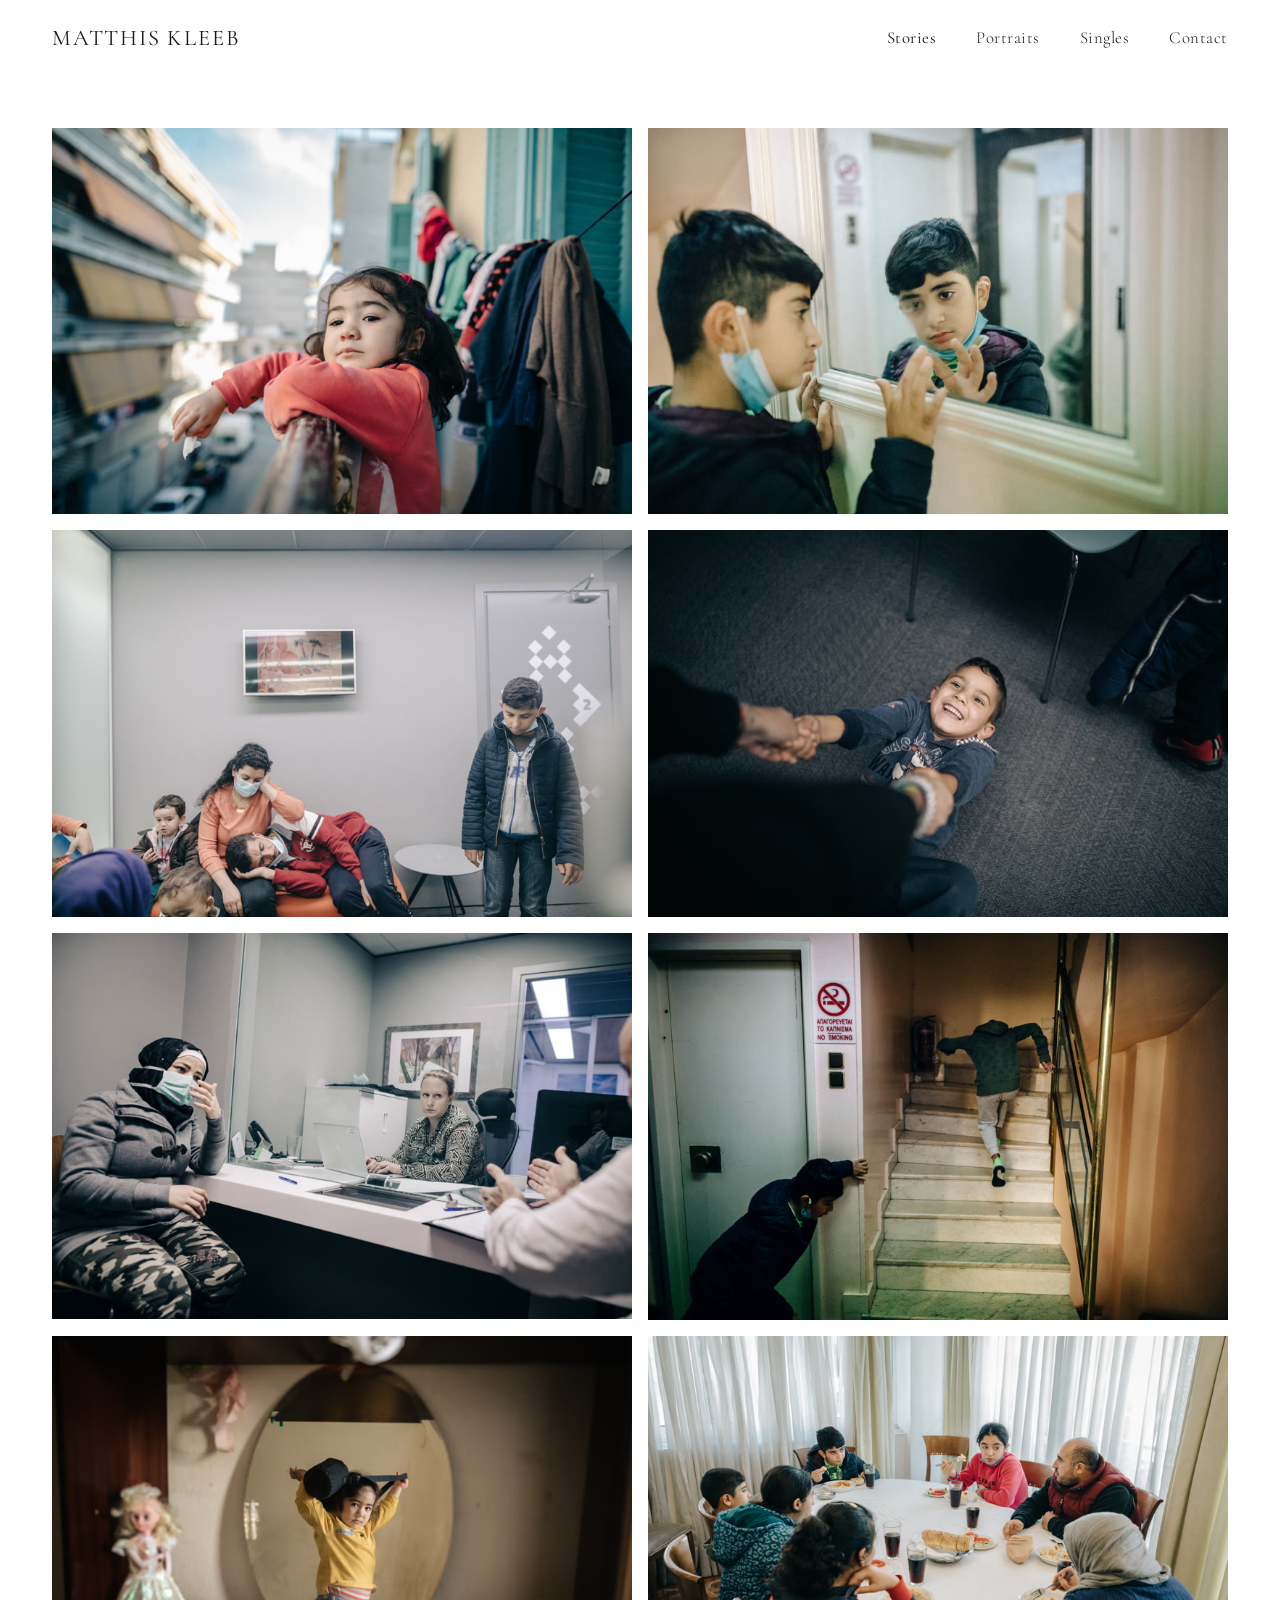
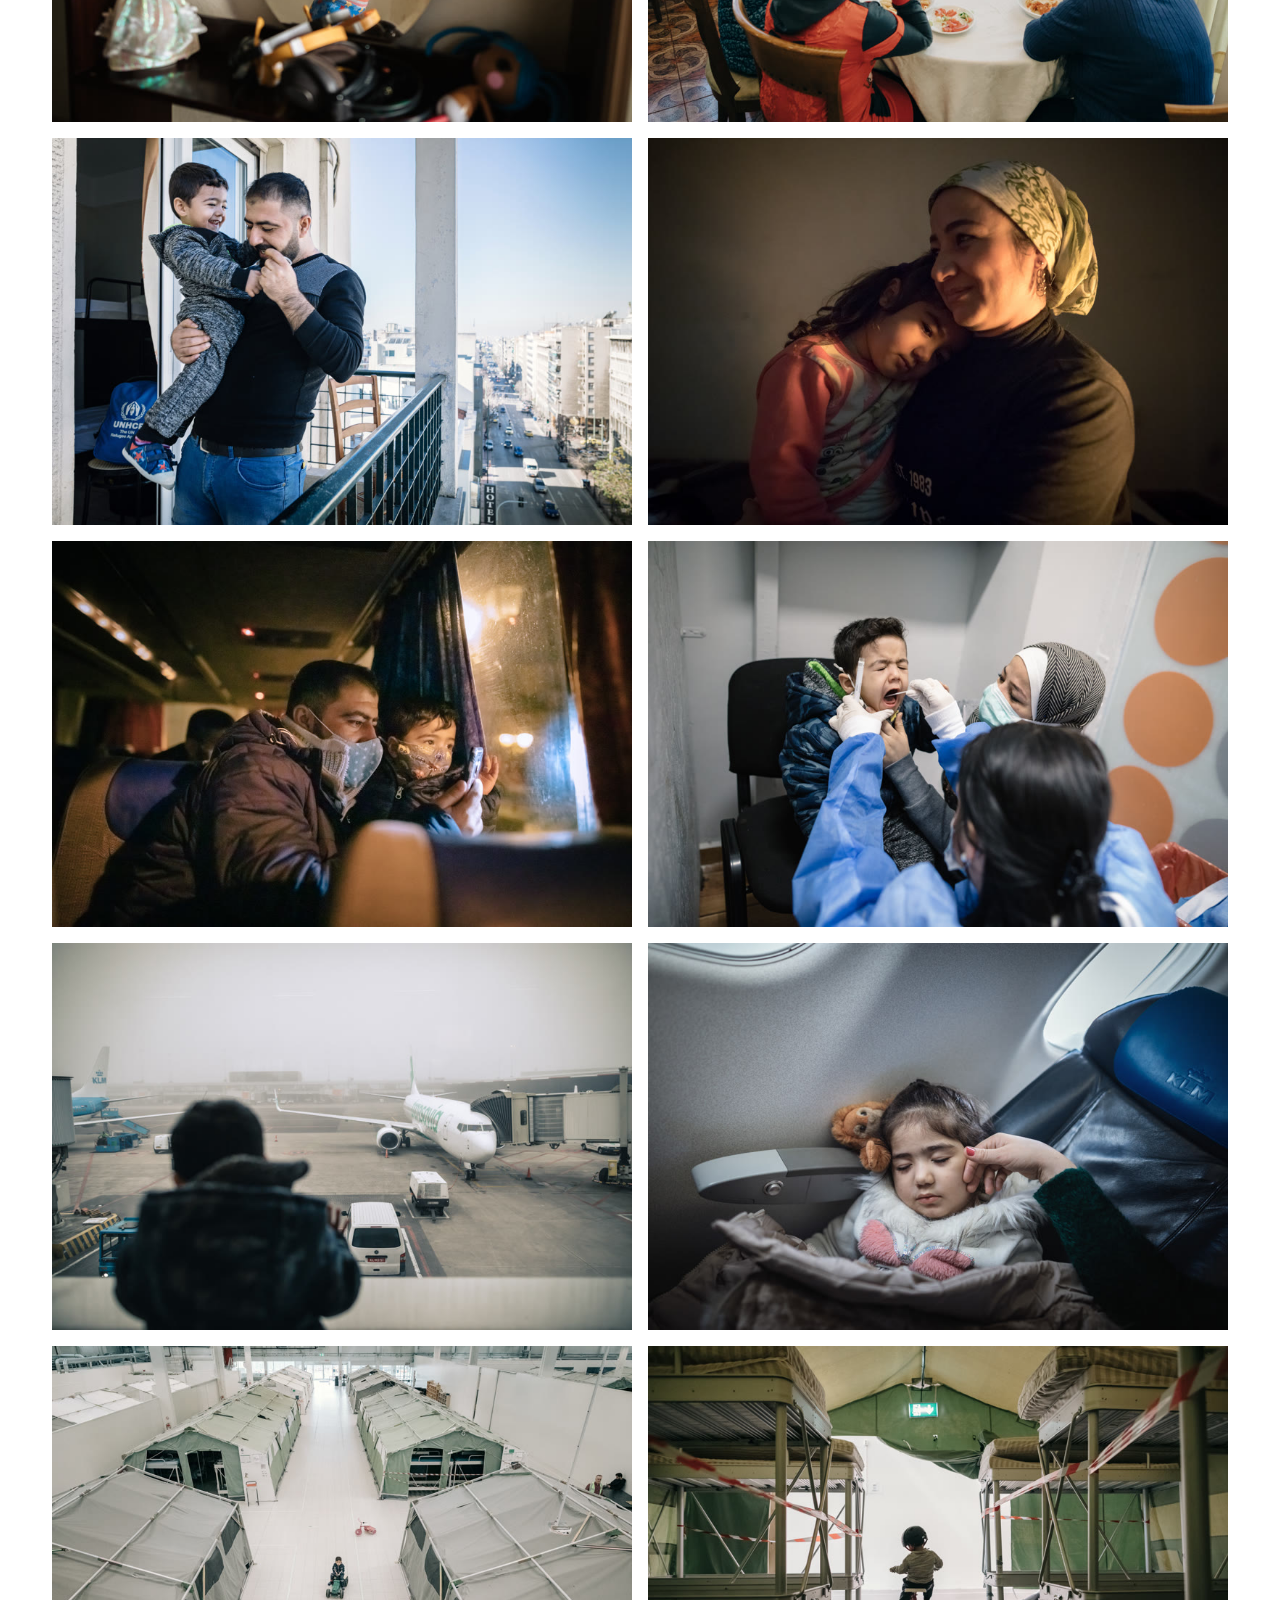
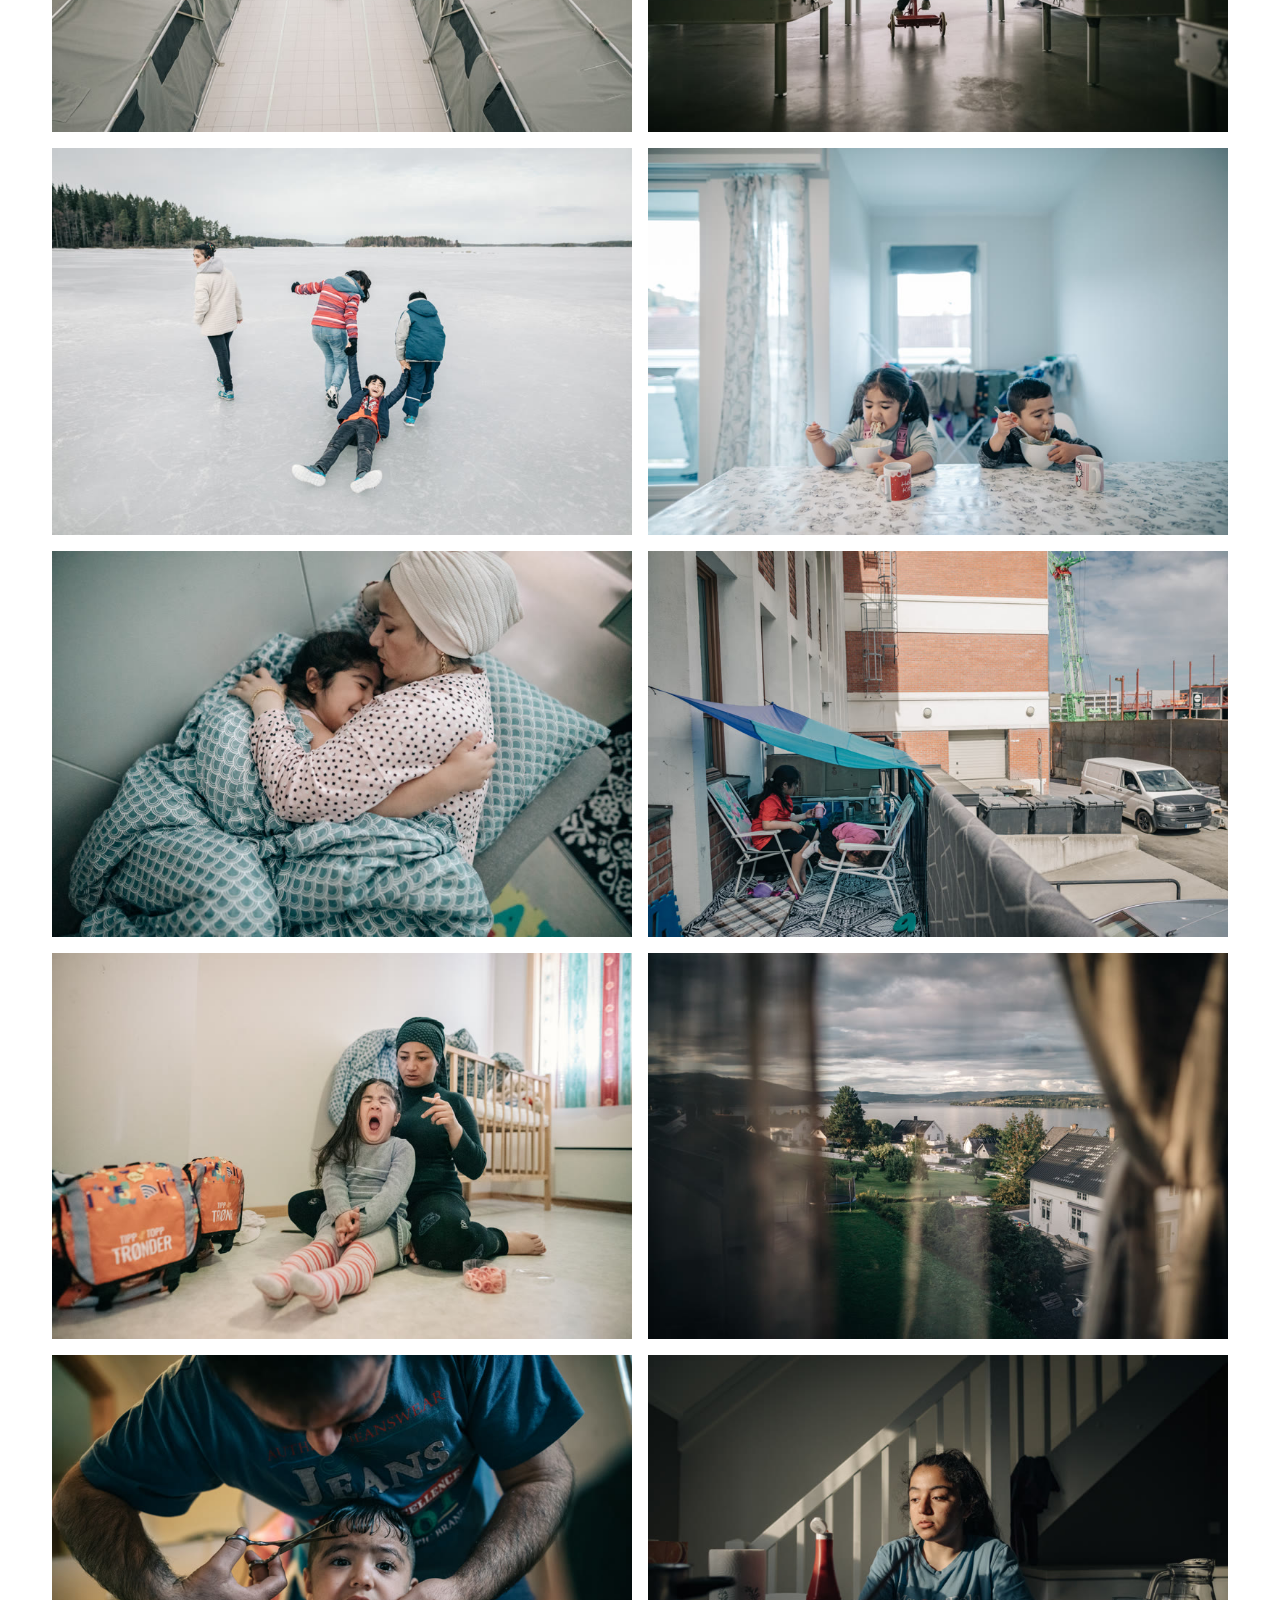
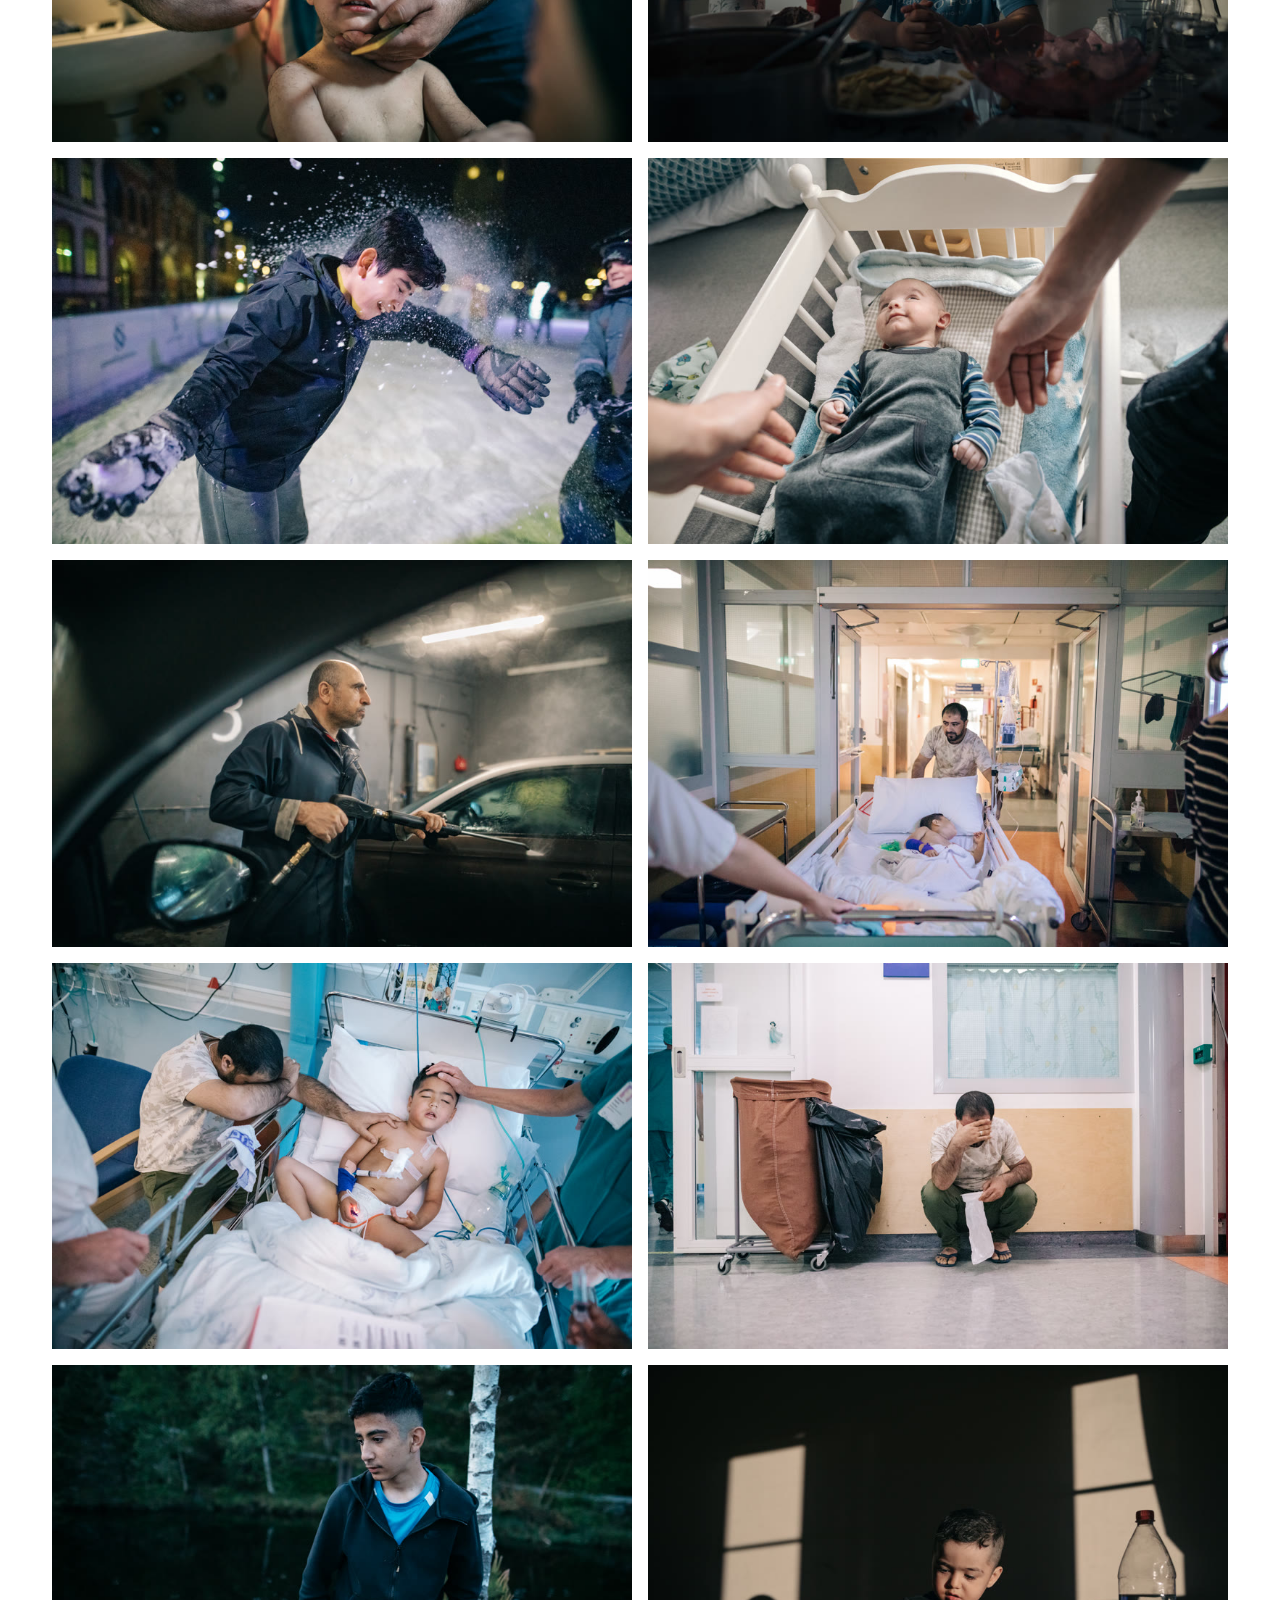
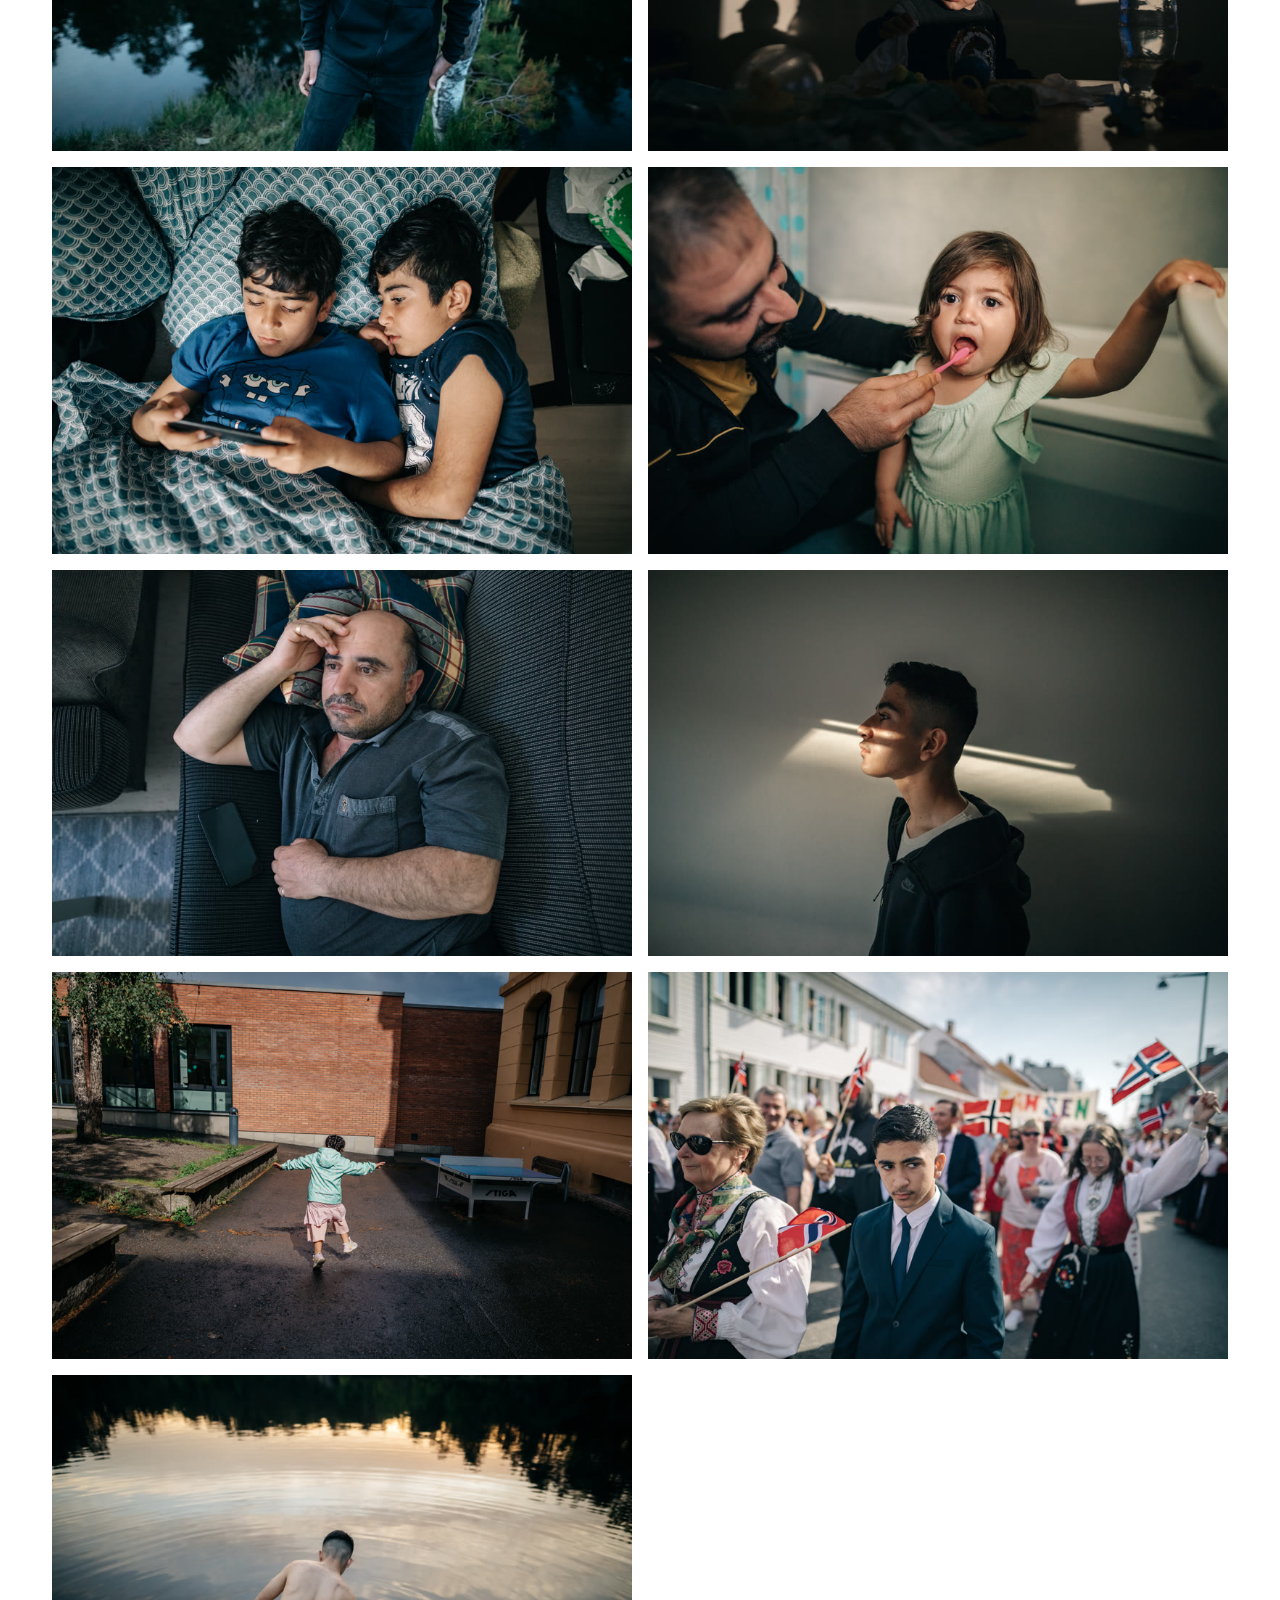
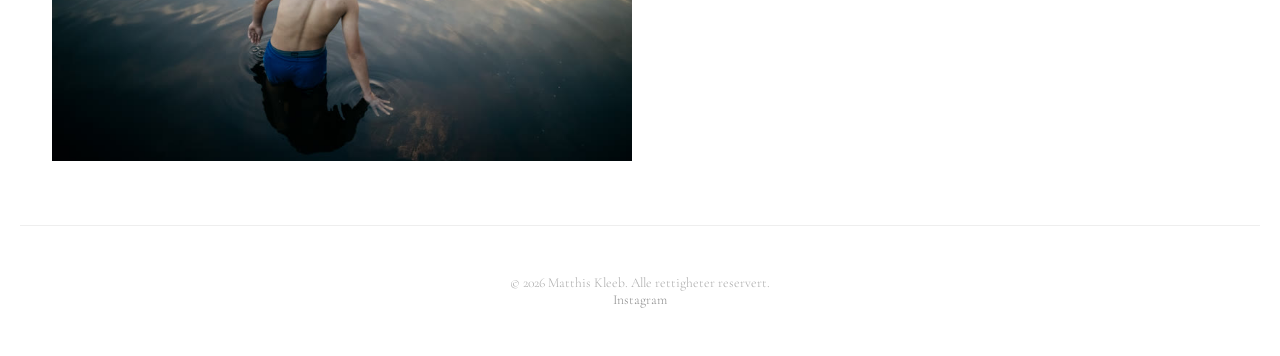
==== commit 17c47018: "Fix gallery image paths — use ASCII folder names in all src references Co-Authored-By: Claude Opus 4" ====
--- a/50-draper.html
+++ b/50-draper.html
@@ -3,7 +3,7 @@
 <head>
     <meta charset="UTF-8">
     <meta name="viewport" content="width=device-width, initial-scale=1.0">
-    <title>50 dråper i havet — Matthis Kleeb</title>
+    <title>50 dråper i havet — Matthis Kleeb</title>
     <link rel="preconnect" href="https://fonts.googleapis.com">
     <link href="https://fonts.googleapis.com/css2?family=Cormorant+Garamond:wght@300;400;500&display=swap" rel="stylesheet">
     <link rel="stylesheet" href="style.css">
@@ -29,45 +29,45 @@
 
 <main>
     <div class="gallery">
-        <div class="gallery-item" onclick="openLightbox(0)"><img src="bilder/Stories/50 dråper i havet/web/01.jpg" alt="50 dråper i havet 1"></div>
-        <div class="gallery-item" onclick="openLightbox(1)"><img src="bilder/Stories/50 dråper i havet/web/02.jpg" alt="50 dråper i havet 2"></div>
-        <div class="gallery-item" onclick="openLightbox(2)"><img src="bilder/Stories/50 dråper i havet/web/03.jpg" alt="50 dråper i havet 3"></div>
-        <div class="gallery-item" onclick="openLightbox(3)"><img src="bilder/Stories/50 dråper i havet/web/04.jpg" alt="50 dråper i havet 4"></div>
-        <div class="gallery-item" onclick="openLightbox(4)"><img src="bilder/Stories/50 dråper i havet/web/05.jpg" alt="50 dråper i havet 5"></div>
-        <div class="gallery-item" onclick="openLightbox(5)"><img src="bilder/Stories/50 dråper i havet/web/06.jpg" alt="50 dråper i havet 6"></div>
-        <div class="gallery-item" onclick="openLightbox(6)"><img src="bilder/Stories/50 dråper i havet/web/07.jpg" alt="50 dråper i havet 7"></div>
-        <div class="gallery-item" onclick="openLightbox(7)"><img src="bilder/Stories/50 dråper i havet/web/08.jpg" alt="50 dråper i havet 8"></div>
-        <div class="gallery-item" onclick="openLightbox(8)"><img src="bilder/Stories/50 dråper i havet/web/09.jpg" alt="50 dråper i havet 9"></div>
-        <div class="gallery-item" onclick="openLightbox(9)"><img src="bilder/Stories/50 dråper i havet/web/10.jpg" alt="50 dråper i havet 10"></div>
-        <div class="gallery-item" onclick="openLightbox(10)"><img src="bilder/Stories/50 dråper i havet/web/11.jpg" alt="50 dråper i havet 11"></div>
-        <div class="gallery-item" onclick="openLightbox(11)"><img src="bilder/Stories/50 dråper i havet/web/12.jpg" alt="50 dråper i havet 12"></div>
-        <div class="gallery-item" onclick="openLightbox(12)"><img src="bilder/Stories/50 dråper i havet/web/13.jpg" alt="50 dråper i havet 13"></div>
-        <div class="gallery-item" onclick="openLightbox(13)"><img src="bilder/Stories/50 dråper i havet/web/14.jpg" alt="50 dråper i havet 14"></div>
-        <div class="gallery-item" onclick="openLightbox(14)"><img src="bilder/Stories/50 dråper i havet/web/15.jpg" alt="50 dråper i havet 15"></div>
-        <div class="gallery-item" onclick="openLightbox(15)"><img src="bilder/Stories/50 dråper i havet/web/16.jpg" alt="50 dråper i havet 16"></div>
-        <div class="gallery-item" onclick="openLightbox(16)"><img src="bilder/Stories/50 dråper i havet/web/17.jpg" alt="50 dråper i havet 17"></div>
-        <div class="gallery-item" onclick="openLightbox(17)"><img src="bilder/Stories/50 dråper i havet/web/18.jpg" alt="50 dråper i havet 18"></div>
-        <div class="gallery-item" onclick="openLightbox(18)"><img src="bilder/Stories/50 dråper i havet/web/19.jpg" alt="50 dråper i havet 19"></div>
-        <div class="gallery-item" onclick="openLightbox(19)"><img src="bilder/Stories/50 dråper i havet/web/20.jpg" alt="50 dråper i havet 20"></div>
-        <div class="gallery-item" onclick="openLightbox(20)"><img src="bilder/Stories/50 dråper i havet/web/21.jpg" alt="50 dråper i havet 21"></div>
-        <div class="gallery-item" onclick="openLightbox(21)"><img src="bilder/Stories/50 dråper i havet/web/22.jpg" alt="50 dråper i havet 22"></div>
-        <div class="gallery-item" onclick="openLightbox(22)"><img src="bilder/Stories/50 dråper i havet/web/23.jpg" alt="50 dråper i havet 23"></div>
-        <div class="gallery-item" onclick="openLightbox(23)"><img src="bilder/Stories/50 dråper i havet/web/24.jpg" alt="50 dråper i havet 24"></div>
-        <div class="gallery-item" onclick="openLightbox(24)"><img src="bilder/Stories/50 dråper i havet/web/25.jpg" alt="50 dråper i havet 25"></div>
-        <div class="gallery-item" onclick="openLightbox(25)"><img src="bilder/Stories/50 dråper i havet/web/26.jpg" alt="50 dråper i havet 26"></div>
-        <div class="gallery-item" onclick="openLightbox(26)"><img src="bilder/Stories/50 dråper i havet/web/27.jpg" alt="50 dråper i havet 27"></div>
-        <div class="gallery-item" onclick="openLightbox(27)"><img src="bilder/Stories/50 dråper i havet/web/28.jpg" alt="50 dråper i havet 28"></div>
-        <div class="gallery-item" onclick="openLightbox(28)"><img src="bilder/Stories/50 dråper i havet/web/29.jpg" alt="50 dråper i havet 29"></div>
-        <div class="gallery-item" onclick="openLightbox(29)"><img src="bilder/Stories/50 dråper i havet/web/30.jpg" alt="50 dråper i havet 30"></div>
-        <div class="gallery-item" onclick="openLightbox(30)"><img src="bilder/Stories/50 dråper i havet/web/31.jpg" alt="50 dråper i havet 31"></div>
-        <div class="gallery-item" onclick="openLightbox(31)"><img src="bilder/Stories/50 dråper i havet/web/32.jpg" alt="50 dråper i havet 32"></div>
-        <div class="gallery-item" onclick="openLightbox(32)"><img src="bilder/Stories/50 dråper i havet/web/33.jpg" alt="50 dråper i havet 33"></div>
-        <div class="gallery-item" onclick="openLightbox(33)"><img src="bilder/Stories/50 dråper i havet/web/34.jpg" alt="50 dråper i havet 34"></div>
-        <div class="gallery-item" onclick="openLightbox(34)"><img src="bilder/Stories/50 dråper i havet/web/35.jpg" alt="50 dråper i havet 35"></div>
-        <div class="gallery-item" onclick="openLightbox(35)"><img src="bilder/Stories/50 dråper i havet/web/36.jpg" alt="50 dråper i havet 36"></div>
-        <div class="gallery-item" onclick="openLightbox(36)"><img src="bilder/Stories/50 dråper i havet/web/37.jpg" alt="50 dråper i havet 37"></div>
-        <div class="gallery-item" onclick="openLightbox(37)"><img src="bilder/Stories/50 dråper i havet/web/38.jpg" alt="50 dråper i havet 38"></div>
-        <div class="gallery-item" onclick="openLightbox(38)"><img src="bilder/Stories/50 dråper i havet/web/39.jpg" alt="50 dråper i havet 39"></div>
+        <div class="gallery-item" onclick="openLightbox(0)"><img src="bilder/Stories/50 draper i havet/web/01.jpg" alt="50 dråper i havet 1"></div>
+        <div class="gallery-item" onclick="openLightbox(1)"><img src="bilder/Stories/50 draper i havet/web/02.jpg" alt="50 dråper i havet 2"></div>
+        <div class="gallery-item" onclick="openLightbox(2)"><img src="bilder/Stories/50 draper i havet/web/03.jpg" alt="50 dråper i havet 3"></div>
+        <div class="gallery-item" onclick="openLightbox(3)"><img src="bilder/Stories/50 draper i havet/web/04.jpg" alt="50 dråper i havet 4"></div>
+        <div class="gallery-item" onclick="openLightbox(4)"><img src="bilder/Stories/50 draper i havet/web/05.jpg" alt="50 dråper i havet 5"></div>
+        <div class="gallery-item" onclick="openLightbox(5)"><img src="bilder/Stories/50 draper i havet/web/06.jpg" alt="50 dråper i havet 6"></div>
+        <div class="gallery-item" onclick="openLightbox(6)"><img src="bilder/Stories/50 draper i havet/web/07.jpg" alt="50 dråper i havet 7"></div>
+        <div class="gallery-item" onclick="openLightbox(7)"><img src="bilder/Stories/50 draper i havet/web/08.jpg" alt="50 dråper i havet 8"></div>
+        <div class="gallery-item" onclick="openLightbox(8)"><img src="bilder/Stories/50 draper i havet/web/09.jpg" alt="50 dråper i havet 9"></div>
+        <div class="gallery-item" onclick="openLightbox(9)"><img src="bilder/Stories/50 draper i havet/web/10.jpg" alt="50 dråper i havet 10"></div>
+        <div class="gallery-item" onclick="openLightbox(10)"><img src="bilder/Stories/50 draper i havet/web/11.jpg" alt="50 dråper i havet 11"></div>
+        <div class="gallery-item" onclick="openLightbox(11)"><img src="bilder/Stories/50 draper i havet/web/12.jpg" alt="50 dråper i havet 12"></div>
+        <div class="gallery-item" onclick="openLightbox(12)"><img src="bilder/Stories/50 draper i havet/web/13.jpg" alt="50 dråper i havet 13"></div>
+        <div class="gallery-item" onclick="openLightbox(13)"><img src="bilder/Stories/50 draper i havet/web/14.jpg" alt="50 dråper i havet 14"></div>
+        <div class="gallery-item" onclick="openLightbox(14)"><img src="bilder/Stories/50 draper i havet/web/15.jpg" alt="50 dråper i havet 15"></div>
+        <div class="gallery-item" onclick="openLightbox(15)"><img src="bilder/Stories/50 draper i havet/web/16.jpg" alt="50 dråper i havet 16"></div>
+        <div class="gallery-item" onclick="openLightbox(16)"><img src="bilder/Stories/50 draper i havet/web/17.jpg" alt="50 dråper i havet 17"></div>
+        <div class="gallery-item" onclick="openLightbox(17)"><img src="bilder/Stories/50 draper i havet/web/18.jpg" alt="50 dråper i havet 18"></div>
+        <div class="gallery-item" onclick="openLightbox(18)"><img src="bilder/Stories/50 draper i havet/web/19.jpg" alt="50 dråper i havet 19"></div>
+        <div class="gallery-item" onclick="openLightbox(19)"><img src="bilder/Stories/50 draper i havet/web/20.jpg" alt="50 dråper i havet 20"></div>
+        <div class="gallery-item" onclick="openLightbox(20)"><img src="bilder/Stories/50 draper i havet/web/21.jpg" alt="50 dråper i havet 21"></div>
+        <div class="gallery-item" onclick="openLightbox(21)"><img src="bilder/Stories/50 draper i havet/web/22.jpg" alt="50 dråper i havet 22"></div>
+        <div class="gallery-item" onclick="openLightbox(22)"><img src="bilder/Stories/50 draper i havet/web/23.jpg" alt="50 dråper i havet 23"></div>
+        <div class="gallery-item" onclick="openLightbox(23)"><img src="bilder/Stories/50 draper i havet/web/24.jpg" alt="50 dråper i havet 24"></div>
+        <div class="gallery-item" onclick="openLightbox(24)"><img src="bilder/Stories/50 draper i havet/web/25.jpg" alt="50 dråper i havet 25"></div>
+        <div class="gallery-item" onclick="openLightbox(25)"><img src="bilder/Stories/50 draper i havet/web/26.jpg" alt="50 dråper i havet 26"></div>
+        <div class="gallery-item" onclick="openLightbox(26)"><img src="bilder/Stories/50 draper i havet/web/27.jpg" alt="50 dråper i havet 27"></div>
+        <div class="gallery-item" onclick="openLightbox(27)"><img src="bilder/Stories/50 draper i havet/web/28.jpg" alt="50 dråper i havet 28"></div>
+        <div class="gallery-item" onclick="openLightbox(28)"><img src="bilder/Stories/50 draper i havet/web/29.jpg" alt="50 dråper i havet 29"></div>
+        <div class="gallery-item" onclick="openLightbox(29)"><img src="bilder/Stories/50 draper i havet/web/30.jpg" alt="50 dråper i havet 30"></div>
+        <div class="gallery-item" onclick="openLightbox(30)"><img src="bilder/Stories/50 draper i havet/web/31.jpg" alt="50 dråper i havet 31"></div>
+        <div class="gallery-item" onclick="openLightbox(31)"><img src="bilder/Stories/50 draper i havet/web/32.jpg" alt="50 dråper i havet 32"></div>
+        <div class="gallery-item" onclick="openLightbox(32)"><img src="bilder/Stories/50 draper i havet/web/33.jpg" alt="50 dråper i havet 33"></div>
+        <div class="gallery-item" onclick="openLightbox(33)"><img src="bilder/Stories/50 draper i havet/web/34.jpg" alt="50 dråper i havet 34"></div>
+        <div class="gallery-item" onclick="openLightbox(34)"><img src="bilder/Stories/50 draper i havet/web/35.jpg" alt="50 dråper i havet 35"></div>
+        <div class="gallery-item" onclick="openLightbox(35)"><img src="bilder/Stories/50 draper i havet/web/36.jpg" alt="50 dråper i havet 36"></div>
+        <div class="gallery-item" onclick="openLightbox(36)"><img src="bilder/Stories/50 draper i havet/web/37.jpg" alt="50 dråper i havet 37"></div>
+        <div class="gallery-item" onclick="openLightbox(37)"><img src="bilder/Stories/50 draper i havet/web/38.jpg" alt="50 dråper i havet 38"></div>
+        <div class="gallery-item" onclick="openLightbox(38)"><img src="bilder/Stories/50 draper i havet/web/39.jpg" alt="50 dråper i havet 39"></div>
     </div>
 </main>
 
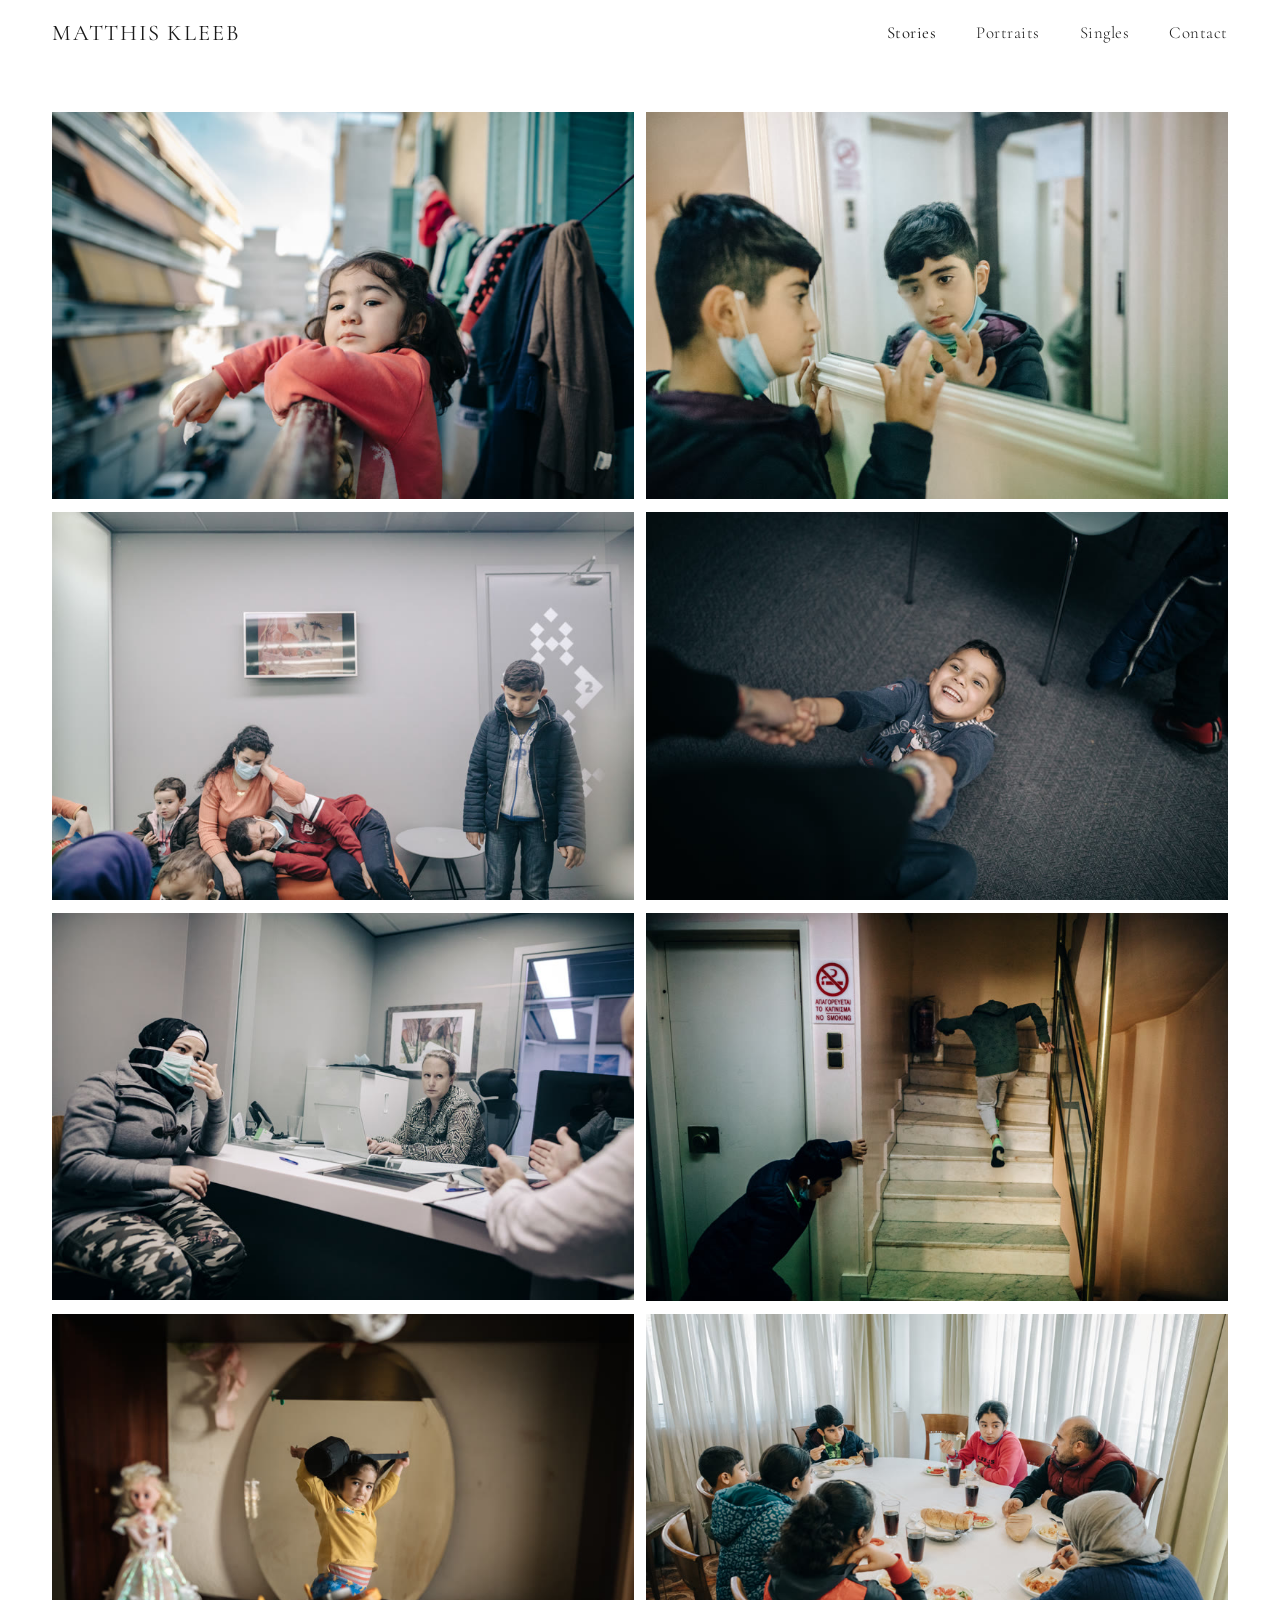
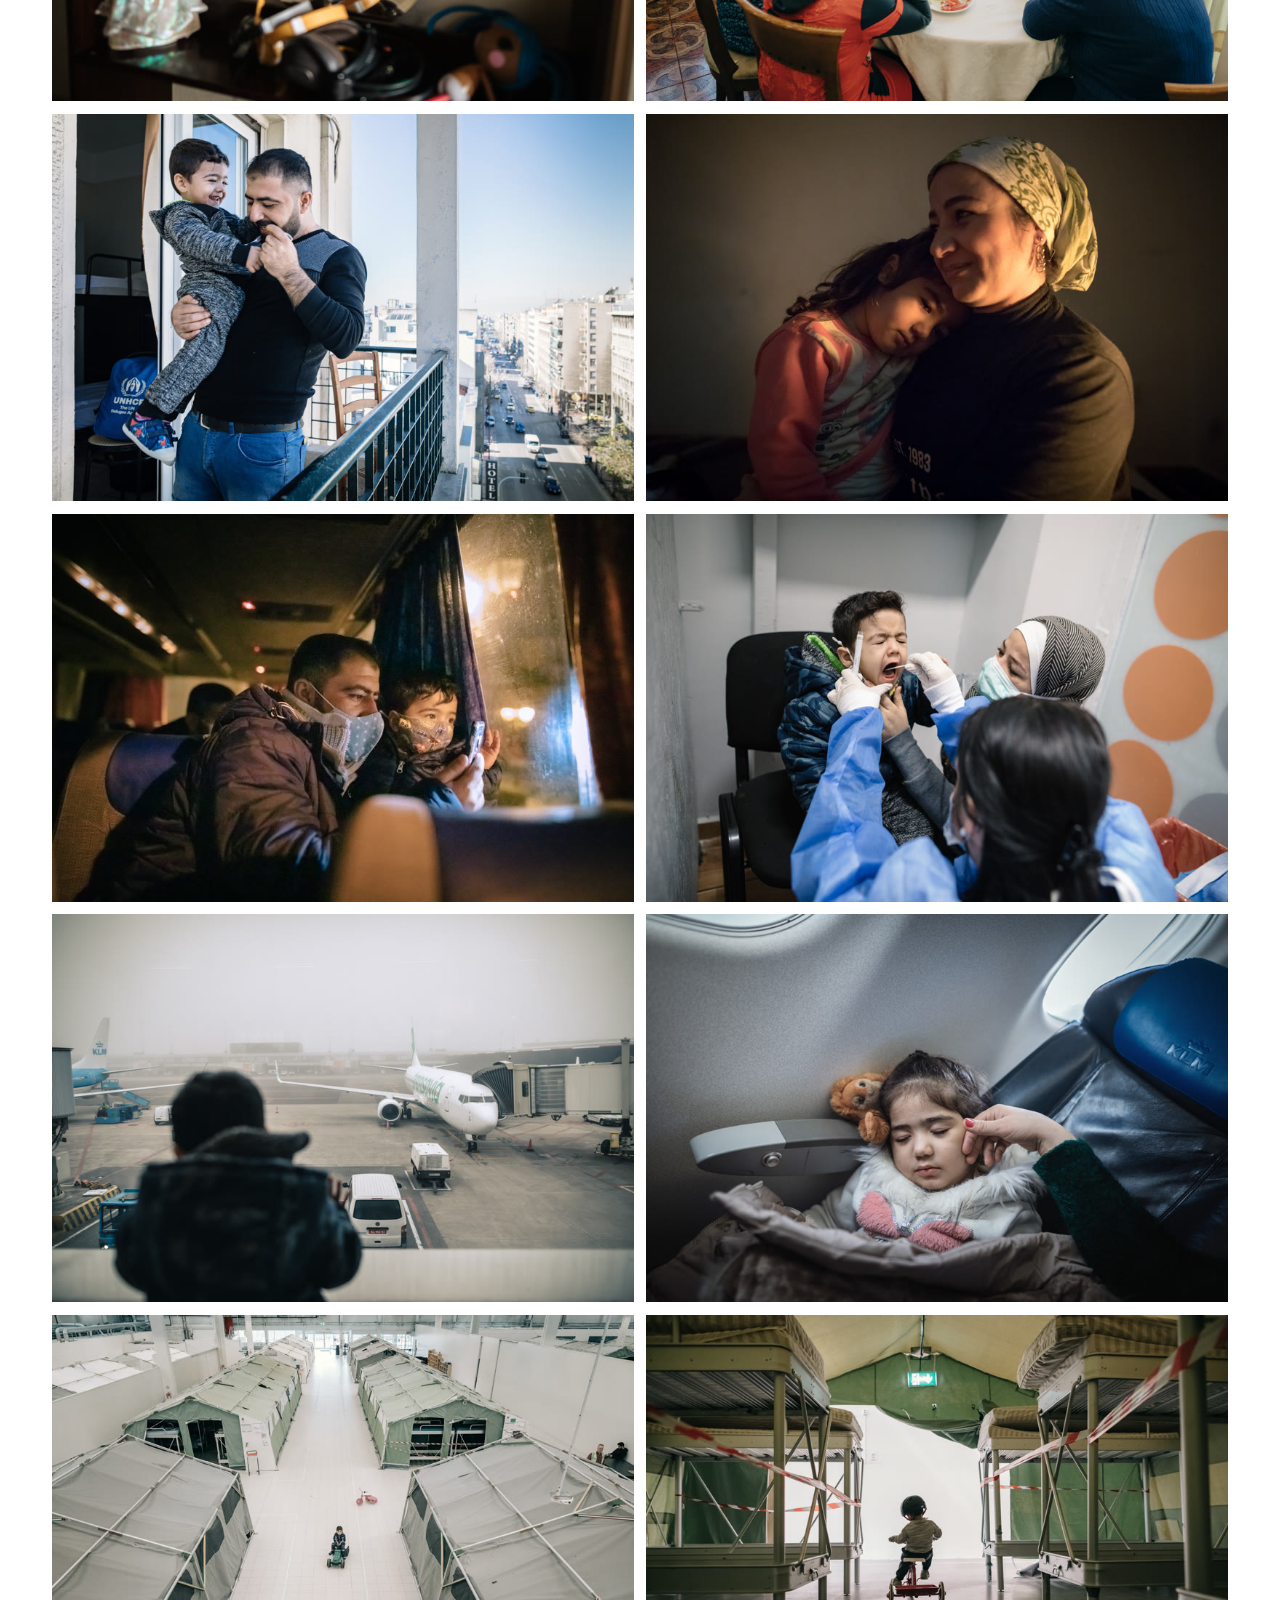
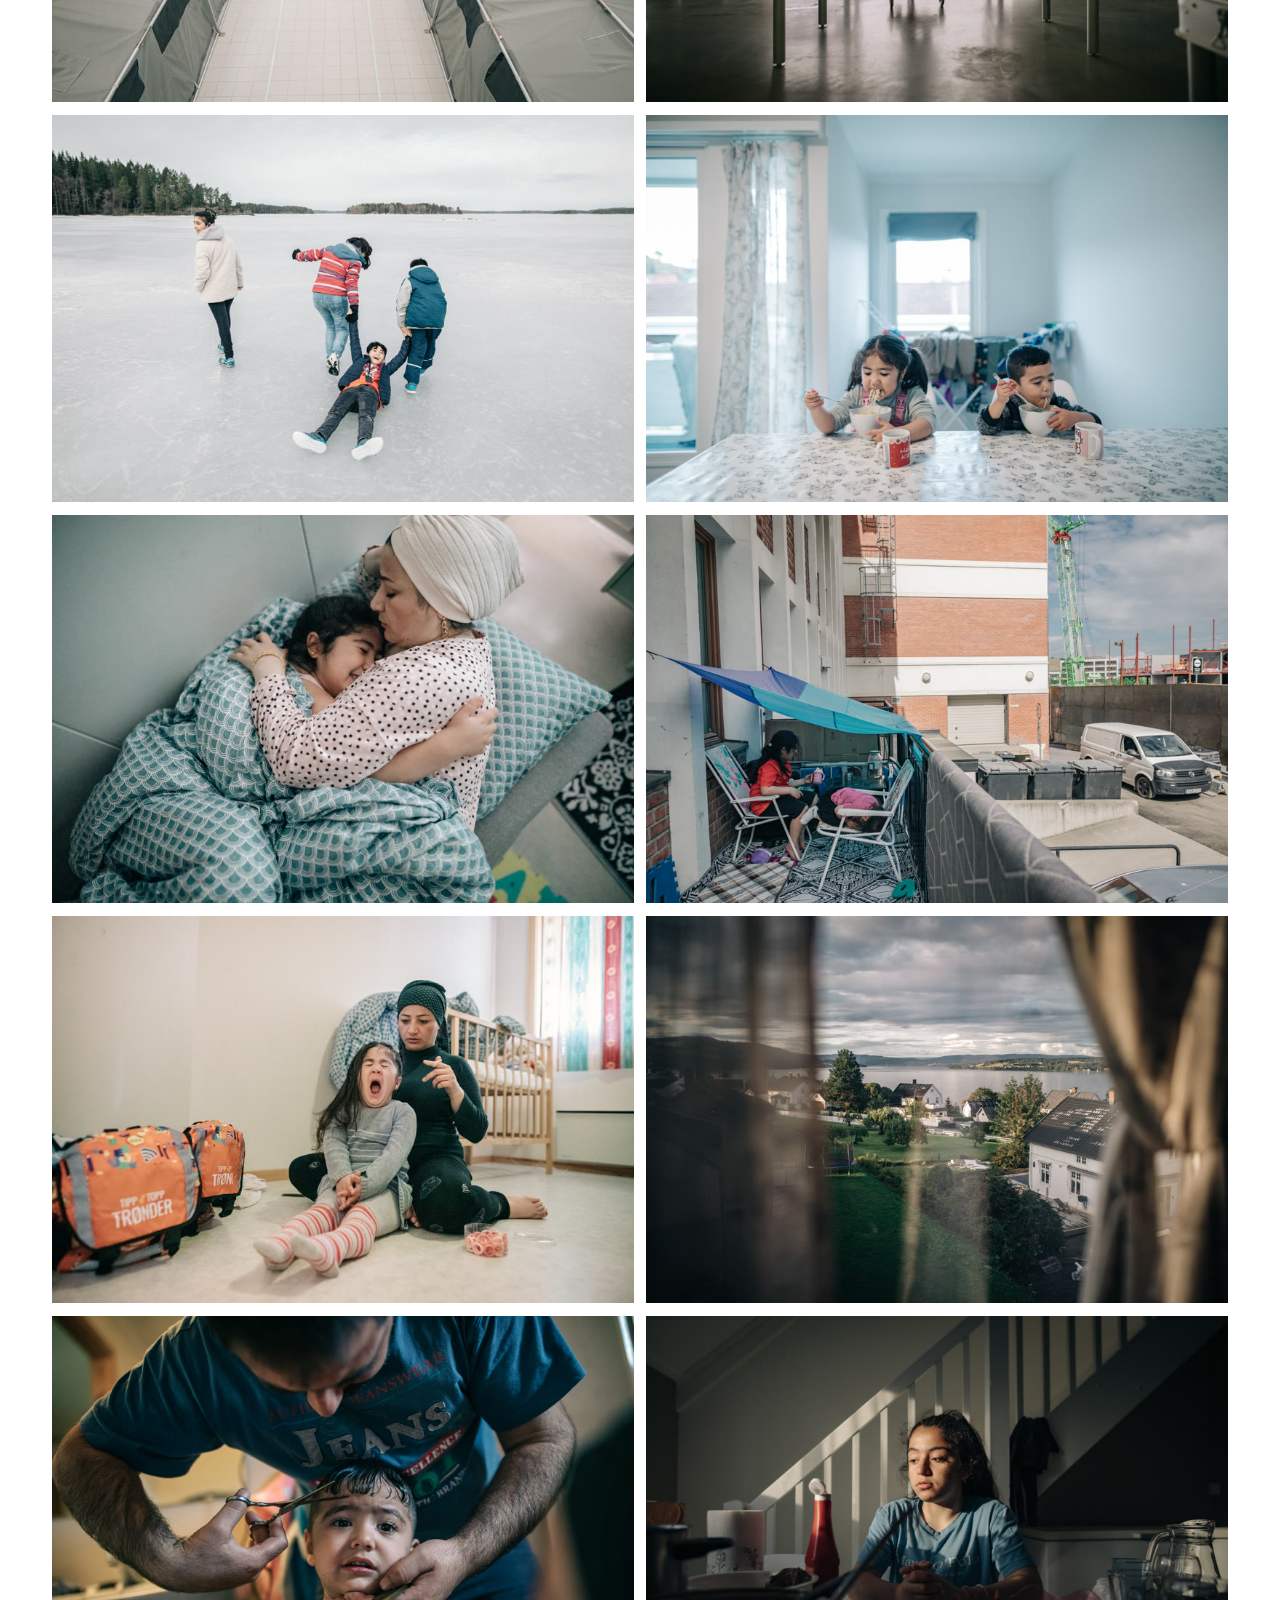
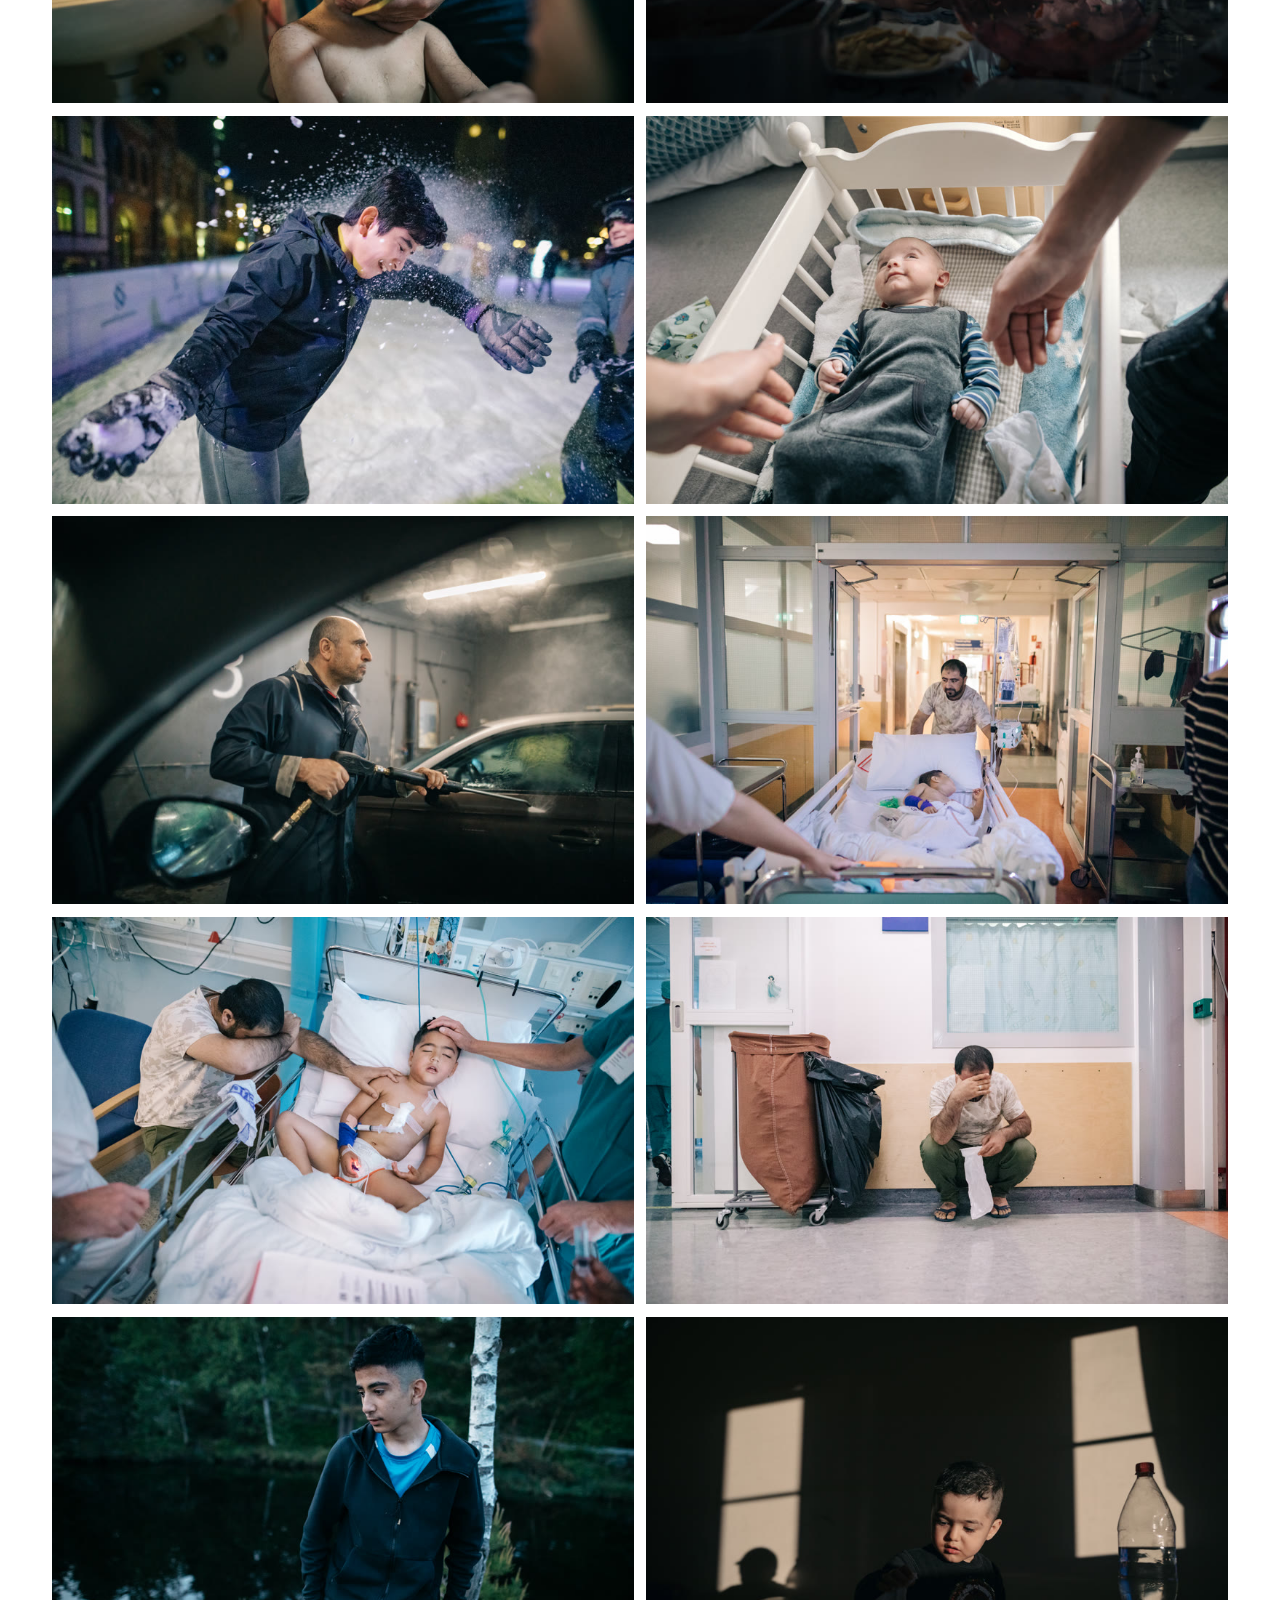
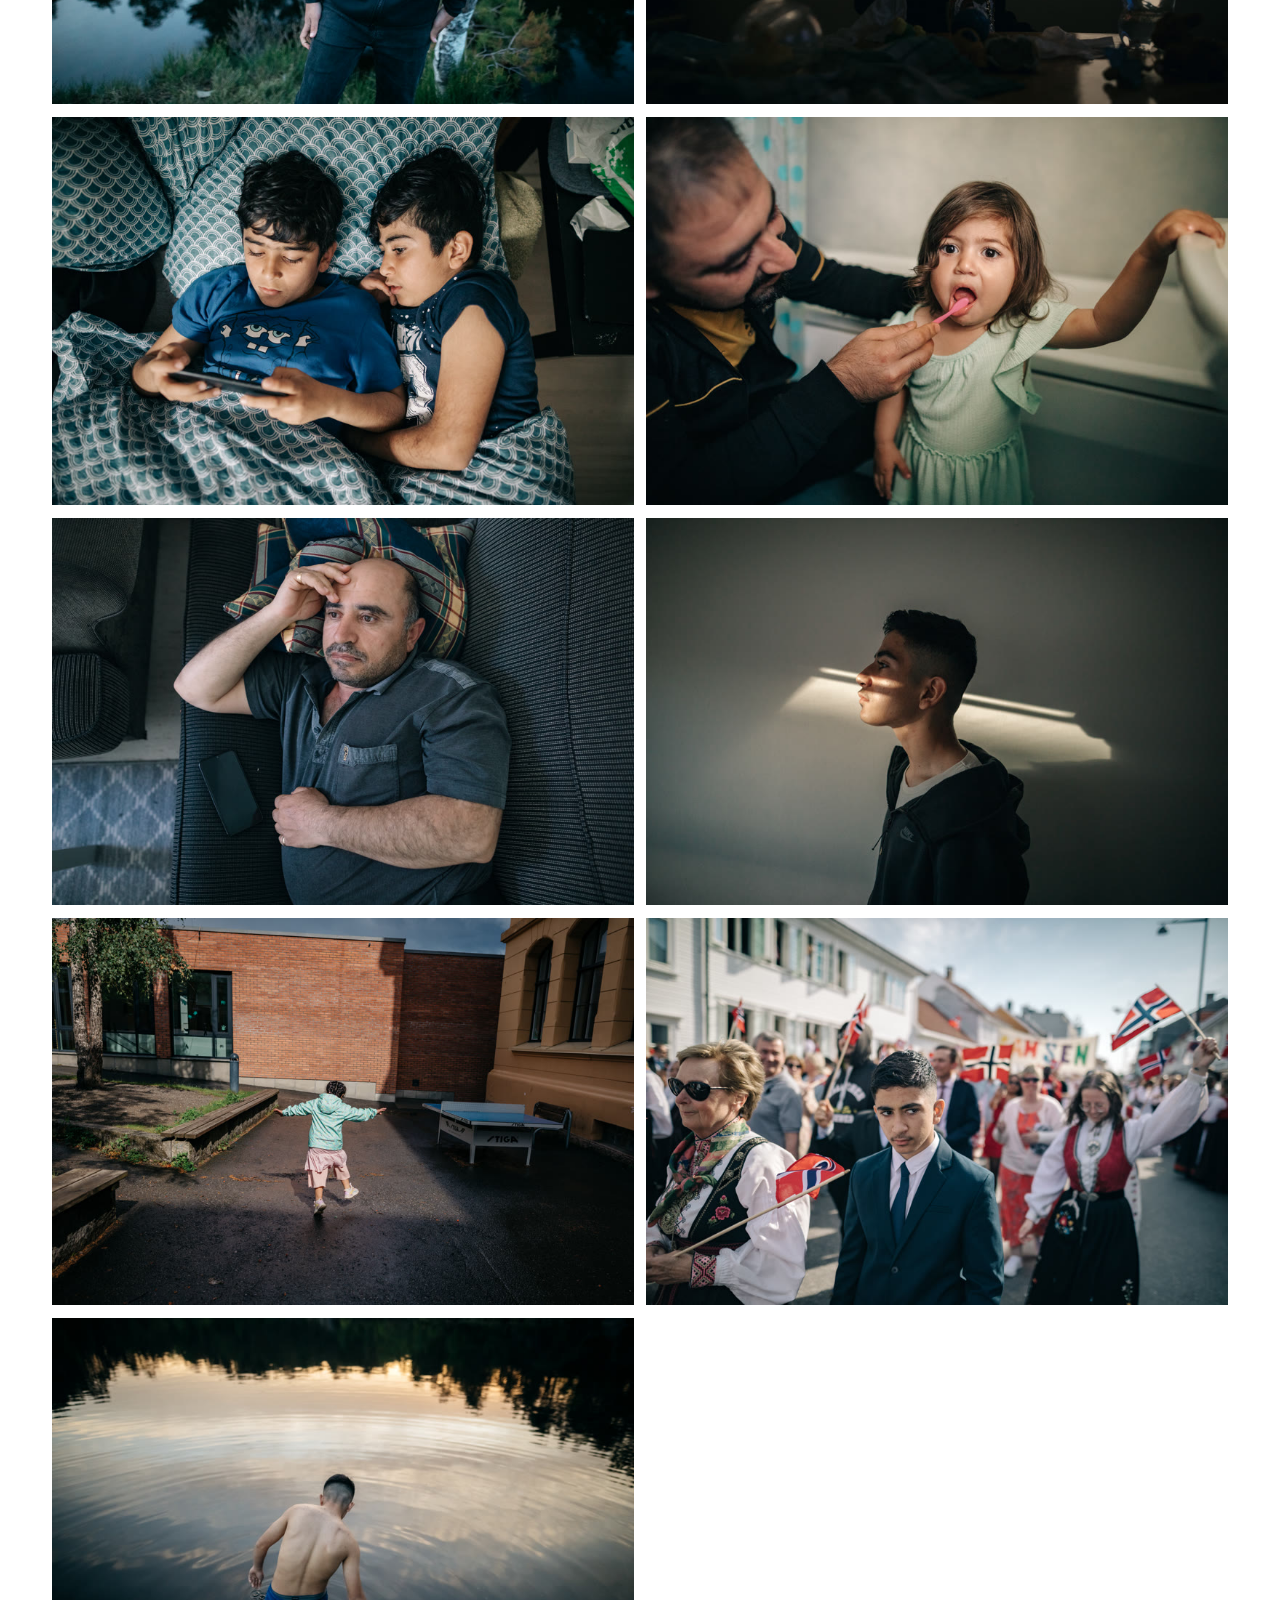
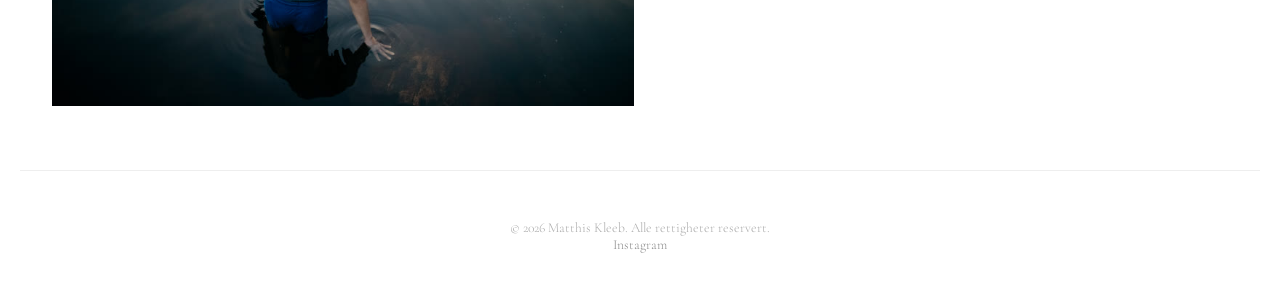
==== commit 24b1c5e9: "Major optimization pass: - Responsive design for mobile, tablet, desktop - White mobile menu (not bl" ====
--- a/50-draper.html
+++ b/50-draper.html
@@ -2,7 +2,7 @@
 <html lang="no">
 <head>
     <meta charset="UTF-8">
-    <meta name="viewport" content="width=device-width, initial-scale=1.0">
+    <meta name="viewport" content="width=device-width, initial-scale=1.0, maximum-scale=1.0, user-scalable=no">
     <title>50 dråper i havet — Matthis Kleeb</title>
     <link rel="preconnect" href="https://fonts.googleapis.com">
     <link href="https://fonts.googleapis.com/css2?family=Cormorant+Garamond:wght@300;400;500&display=swap" rel="stylesheet">
--- a/style.css
+++ b/style.css
@@ -10,6 +10,7 @@
     background: #fff;
     color: #1a1a1a;
     -webkit-font-smoothing: antialiased;
+    -moz-osx-font-smoothing: grayscale;
 }
 
 /* --- NAV --- */
@@ -27,7 +28,7 @@
 nav {
     max-width: 1240px;
     margin: 0 auto;
-    padding: 1.5rem 2rem;
+    padding: 1.2rem 2rem;
     display: flex;
     justify-content: space-between;
     align-items: center;
@@ -35,7 +36,7 @@
 
 .nav-right {
     display: flex;
-    align-items: baseline;
+    align-items: center;
     gap: 2.5rem;
 }
 
@@ -91,7 +92,7 @@
 .nav-links a:hover { opacity: 0.5; }
 .nav-links a.active { font-weight: 400; }
 
-/* --- IMMERSIVE MODE --- */
+/* --- FULLSCREEN --- */
 .fullscreen-btn {
     background: none;
     border: none;
@@ -105,19 +106,6 @@
 }
 
 .fullscreen-btn:hover { opacity: 0.8; }
-
-body.immersive header {
-    opacity: 0;
-    transition: opacity 0.3s;
-}
-
-body.immersive header:hover {
-    opacity: 1;
-}
-
-body.immersive footer {
-    display: none;
-}
 
 /* --- HAMBURGER --- */
 .hamburger {
@@ -145,14 +133,14 @@
 main {
     max-width: 1240px;
     margin: 0 auto;
-    padding: 8rem 2rem 4rem;
+    padding: 7rem 2rem 4rem;
 }
 
 /* --- GALLERY --- */
 .gallery {
     display: grid;
     grid-template-columns: 1fr 1fr;
-    gap: 1rem;
+    gap: 0.8rem;
 }
 
 .gallery-item {
@@ -184,15 +172,15 @@
 .lightbox.active { display: flex; }
 
 .lightbox img {
-    max-width: 92vw;
-    max-height: 92vh;
+    max-width: 94vw;
+    max-height: 94vh;
     object-fit: contain;
 }
 
 .lightbox-top {
     position: fixed;
-    top: 1.5rem;
-    right: 2rem;
+    top: 1.2rem;
+    right: 1.5rem;
     z-index: 201;
     display: flex;
     gap: 1.2rem;
@@ -239,12 +227,12 @@
 }
 
 .lightbox-nav:hover { opacity: 1; }
-.lightbox-prev { left: 1rem; }
-.lightbox-next { right: 1rem; }
+.lightbox-prev { left: 0.5rem; }
+.lightbox-next { right: 0.5rem; }
 
 .lightbox-counter {
     position: fixed;
-    bottom: 1.5rem;
+    bottom: 1.2rem;
     left: 50%;
     transform: translateX(-50%);
     color: rgba(255, 255, 255, 0.5);
@@ -252,59 +240,11 @@
     z-index: 201;
 }
 
-/* --- PORTFOLIO LIST (alternating) --- */
-.portfolio-list {
-    display: flex;
-    flex-direction: column;
-    gap: 4rem;
-}
-
-.portfolio-row {
-    display: grid;
-    grid-template-columns: 1fr 1fr;
-    gap: 2rem;
-    align-items: center;
-    text-decoration: none;
-    color: #1a1a1a;
-}
-
-.portfolio-row.left .portfolio-image { grid-column: 1; }
-.portfolio-row.left .portfolio-info { grid-column: 2; }
-
-.portfolio-row.right .portfolio-image { grid-column: 2; grid-row: 1; }
-.portfolio-row.right .portfolio-info { grid-column: 1; grid-row: 1; text-align: right; }
-
-.portfolio-image {
-    overflow: hidden;
-}
-
-.portfolio-image img {
-    width: 100%;
-    height: auto;
-    display: block;
-    transition: transform 0.6s ease;
-}
-
-.portfolio-row:hover .portfolio-image img { transform: scale(1.02); }
-
-.portfolio-info h2 {
-    font-size: 1.8rem;
-    font-weight: 300;
-    letter-spacing: 0.03em;
-    margin-bottom: 0.3rem;
-}
-
-.portfolio-info p {
-    font-size: 1rem;
-    color: #888;
-    font-weight: 300;
-}
-
-/* --- PORTFOLIO GRID (kept for index-portfolio variant) --- */
+/* --- PORTFOLIO GRID --- */
 .portfolio-grid {
     display: grid;
     grid-template-columns: 1fr 1fr;
-    gap: 1.5rem;
+    gap: 1.2rem;
 }
 
 .portfolio-card {
@@ -327,7 +267,7 @@
 .portfolio-card .overlay {
     position: absolute;
     inset: 0;
-    background: rgba(10, 0, 0, 0.25);
+    background: rgba(10, 0, 0, 0.2);
     display: flex;
     flex-direction: column;
     justify-content: flex-end;
@@ -338,7 +278,7 @@
 .portfolio-card:hover .overlay { background: rgba(10, 0, 0, 0.4); }
 
 .portfolio-card .overlay h2 {
-    font-size: 1.5rem;
+    font-size: 1.4rem;
     font-weight: 300;
     letter-spacing: 0.03em;
 }
@@ -348,7 +288,7 @@
     opacity: 0.8;
 }
 
-/* --- ABOUT --- */
+/* --- ABOUT / CONTACT LAYOUT --- */
 .about-layout {
     display: grid;
     grid-template-columns: 1fr 1fr;
@@ -362,33 +302,6 @@
     display: block;
 }
 
-.about h1 {
-    font-size: 2.2rem;
-    font-weight: 300;
-    margin-bottom: 2rem;
-}
-
-.about p {
-    font-size: 1.15rem;
-    line-height: 1.8;
-    margin-bottom: 1.5rem;
-    color: #333;
-}
-
-.about-details {
-    margin-top: 2.5rem;
-    padding-top: 2rem;
-    border-top: 1px solid #eee;
-}
-
-.about-details h2 {
-    font-size: 1.2rem;
-    font-weight: 400;
-    margin-bottom: 1rem;
-    letter-spacing: 0.03em;
-}
-
-/* --- CONTACT --- */
 .contact {
     max-width: 680px;
 }
@@ -455,7 +368,15 @@
 
 footer a:hover { color: #1a1a1a; }
 
-/* --- RESPONSIVE --- */
+/* --- RESPONSIVE: TABLET --- */
+@media (max-width: 1024px) {
+    .gallery { gap: 0.6rem; }
+    .portfolio-grid { gap: 1rem; }
+    nav { padding: 1rem 1.5rem; }
+    main { padding: 6.5rem 1.5rem 3rem; }
+}
+
+/* --- RESPONSIVE: MOBILE --- */
 @media (max-width: 768px) {
     .nav-links { display: none; }
     .nav-links.open {
@@ -463,20 +384,45 @@
         flex-direction: column;
         position: fixed;
         top: 0; left: 0; right: 0; bottom: 0;
-        background: #fff;
+        background: rgba(255, 255, 255, 0.98);
+        backdrop-filter: blur(20px);
+        -webkit-backdrop-filter: blur(20px);
         align-items: center;
         justify-content: center;
-        gap: 2rem;
+        gap: 2.5rem;
         z-index: 99;
     }
-    .nav-links.open a { font-size: 1.5rem; }
+    .nav-links.open a {
+        font-size: 1.6rem;
+        color: #1a1a1a;
+    }
     .hamburger { display: block; z-index: 100; }
-    .gallery { column-count: 1; }
-    .portfolio-row { grid-template-columns: 1fr; }
-    .portfolio-row.right .portfolio-image { grid-column: 1; grid-row: 1; }
-    .portfolio-row.right .portfolio-info { grid-column: 1; grid-row: 2; text-align: left; }
-    .portfolio-grid { grid-template-columns: 1fr; }
-    .about-layout { grid-template-columns: 1fr; }
-    main { padding: 6rem 1.2rem 3rem; }
-    nav { padding: 1.2rem; }
-}
+    .nav-right { gap: 1.5rem; }
+
+    .gallery { grid-template-columns: 1fr; gap: 0.5rem; }
+    .portfolio-grid { grid-template-columns: 1fr; gap: 1rem; }
+    .about-layout { grid-template-columns: 1fr; gap: 2rem; }
+
+    main { padding: 5rem 1rem 2rem; }
+    nav { padding: 1rem; }
+
+    .logo { font-size: 1.2rem; }
+
+    .portfolio-card .overlay h2 { font-size: 1.2rem; }
+    .portfolio-card .overlay { padding: 1rem; }
+
+    .contact h1 { font-size: 1.8rem; }
+    .contact-item a,
+    .contact-item p { font-size: 1.1rem; }
+
+    .lightbox-nav { font-size: 2rem; padding: 0.8rem; }
+    .lightbox-prev { left: 0.3rem; }
+    .lightbox-next { right: 0.3rem; }
+}
+
+/* --- RESPONSIVE: SMALL PHONE --- */
+@media (max-width: 400px) {
+    .logo { font-size: 1rem; letter-spacing: 0.05em; }
+    main { padding: 4.5rem 0.8rem 2rem; }
+    .portfolio-card .overlay h2 { font-size: 1rem; }
+}
